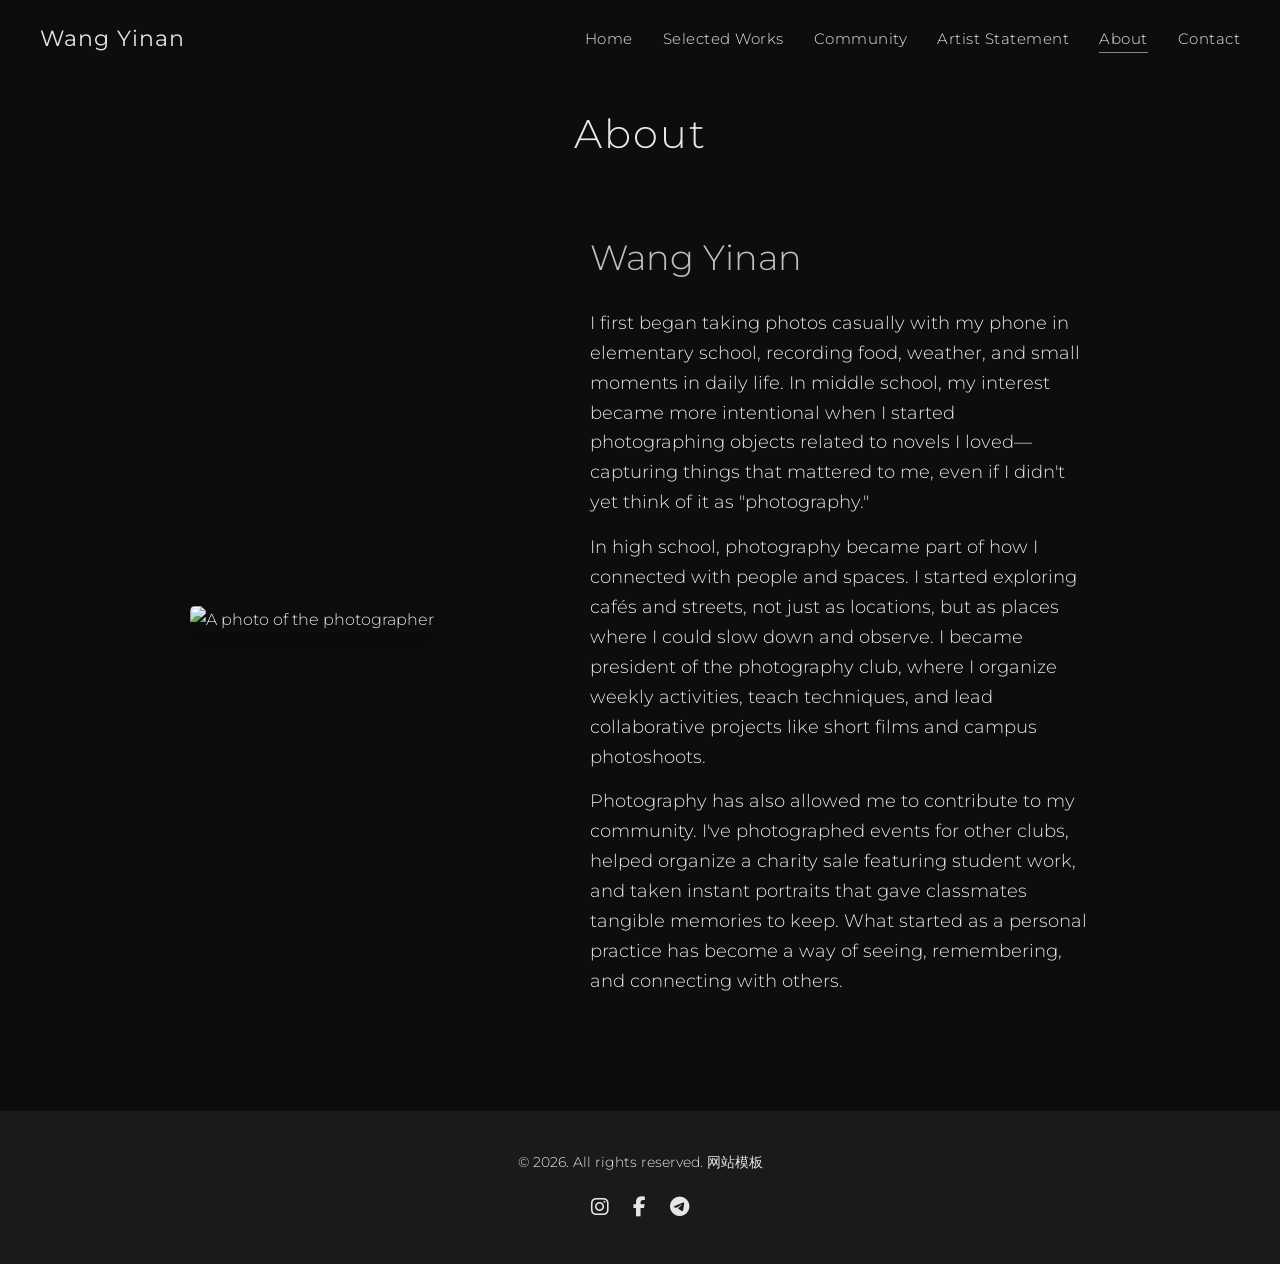
==== about.html @ 4743396e "2 commit" ====
<!DOCTYPE html>
<html lang="en">
<head>
    <meta charset="UTF-8">
    <meta name="viewport" content="width=device-width, initial-scale=1.0">
    <title>About | Wang Yinan</title>
    <meta name="description" content="My journey from casual phone photography to intentional visual storytelling and community leadership.">
    
    <link rel="icon" href="./favicon/favicon-32x32.png" sizes="32x32">
    <link rel="apple-touch-icon" href="./favicon/favicon-apple-32x32.png">

    <link rel="preconnect" href="https://fonts.googleapis.com">
    <link rel="preconnect" href="https://fonts.gstatic.com" crossorigin>
    <link href="https://fonts.googleapis.com/css2?family=Montserrat:wght@400;700&display=swap" rel="stylesheet">
    
    <link rel="stylesheet" href="./css/style.css">
    
    <link rel="stylesheet" href="https://cdn.bootcdn.net/ajax/libs/font-awesome/6.5.2/css/all.min.css" crossorigin="anonymous" referrerpolicy="no-referrer" />
    <link href="https://cdn.bootcdn.net/ajax/libs/aos/2.3.1/aos.css" rel="stylesheet">
</head>
<body>

    <header class="main-header">
        <div class="logo">
            <a href="./index.html">
                <h1>Wang Yinan</h1>
            </a>
        </div>
        <nav class="main-nav">
            <ul>
                <li><a href="index.html">Home</a></li>
                <li><a href="works.html">Selected Works</a></li>
                <li><a href="community.html">Community</a></li>
                <li><a href="statement.html">Artist Statement</a></li>
                <li><a href="about.html" class="active">About</a></li>
                <li><a href="contact.html">Contact</a></li>
            </ul>
        </nav>
        <button class="menu-toggle" aria-label="Toggle menu">
            <span class="hamburger"></span>
        </button>
    </header>

    <main class="main-content">
        <section class="about-section">
            <h2 class="section-title" data-aos="fade-down">About</h2>
            <div class="about-container">
                <div class="about-photo" data-aos="zoom-in-up" data-aos-duration="800">
                    <img src="./images/Foto.png" alt="A photo of the photographer">
                </div>
                <div class="about-text" data-aos="fade-left" data-aos-delay="200">
                    <h3>Wang Yinan</h3>
                    <p data-aos="fade-left" data-aos-delay="400">I first began taking photos casually with my phone in elementary school, recording food, weather, and small moments in daily life. In middle school, my interest became more intentional when I started photographing objects related to novels I loved—capturing things that mattered to me, even if I didn't yet think of it as "photography."</p>
                    <p data-aos="fade-left" data-aos-delay="600">In high school, photography became part of how I connected with people and spaces. I started exploring cafés and streets, not just as locations, but as places where I could slow down and observe. I became president of the photography club, where I organize weekly activities, teach techniques, and lead collaborative projects like short films and campus photoshoots.</p>
                    <p data-aos="fade-left" data-aos-delay="800">Photography has also allowed me to contribute to my community. I've photographed events for other clubs, helped organize a charity sale featuring student work, and taken instant portraits that gave classmates tangible memories to keep. What started as a personal practice has become a way of seeing, remembering, and connecting with others.</p>
                </div>
            </div>
        </section>
    </main>

    <footer class="main-footer">
        <p>&copy; 2026. All rights reserved. <a target="_blank" href="https://www.mobanwang.com/" title="网站模板">网站模板</a></p>
        <div class="social-links">
            <a href="#" aria-label="Instagram"><i class="fab fa-instagram"></i></a>
            <a href="#" aria-label="Facebook"><i class="fab fa-facebook-f"></i></a>
            <a href="#" aria-label="Telegram"><i class="fab fa-telegram-plane"></i></a>
        </div>
    </footer>

    <script src="js/main.js"></script>
    <script src="https://cdn.bootcdn.net/ajax/libs/aos/2.3.1/aos.js"></script>
    <script>
        AOS.init();
    </script>
</body>
</html>
---- css/style.css ----
/*
--- Base Styles & Reset ---
*/


* {
    margin: 0;
    padding: 0;
    box-sizing: border-box;
}

html, body {
    overflow-x: hidden;
    width: 100%;
}

html.no-scroll,
body.no-scroll {
    overflow: hidden;
    height: 100%;
}

body {
    display: flex;
    flex-direction: column;
    min-height: 100vh;
    font-family: 'Montserrat', sans-serif;
    background-color: #0d0d0d;
    color: #e6e6e6;
    line-height: 1.7;
    scroll-behavior: smooth;
    width: 100%;
    font-weight: 300;
}

.main-content {
    flex-grow: 1;
}

a {
    color: #e6e6e6;
    text-decoration: none;
    transition: color 0.3s ease;
}

a:hover {
    color: #d4d4d4;
}




                    /*
                        --- Header ---
                    */



.main-header {
    display: flex;
    justify-content: space-between;
    align-items: center;
    padding: 20px 40px;
    position: fixed;
    top: 0;
    left: 0;
    width: 100%;
    z-index: 100;
    transition: background-color 0.3s ease;
}

.main-header.scrolled {
    background-color: rgba(13, 13, 13, 0.9);
}

.logo h1 {
    font-size: 22px;
    font-weight: 400;
    letter-spacing: 1px;
}




                    /*
                        --- Navigation ---
                    */



.main-nav ul {
    list-style: none;
    display: flex;
}

.main-nav ul li {
    margin-left: 30px;
}

.main-nav ul li a {
    font-weight: 300;
    text-transform: none;
    letter-spacing: 0.5px;
    position: relative;
    padding-bottom: 5px;
    font-size: 0.95em;
}

.main-nav ul li a.active::after,
.main-nav ul li a:hover::after {
    content: '';
    position: absolute;
    bottom: 0;
    left: 0;
    width: 100%;
    height: 1px;
    background-color: #888;
    transform: scaleX(0);
    transform-origin: left;
    transition: transform 0.3s ease;
}

.main-nav ul li a:hover::after,
.main-nav ul li a.active::after {
    transform: scaleX(1);
}



                    /*
                        --- Hamburger Menu ---
                    */



.menu-toggle {
    display: none;
    background: transparent;
    border: none;
    cursor: pointer;
    padding: 10px;
    z-index: 101;
}

.hamburger {
    display: block;
    width: 25px;
    height: 2px;
    background-color: #e6e6e6;
    position: relative;
    transition: all 0.3s ease-in-out;
}

.hamburger::before,
.hamburger::after {
    content: '';
    display: block;
    width: 25px;
    height: 2px;
    background-color: #e6e6e6;
    position: absolute;
    transition: all 0.3s ease-in-out;
}

.hamburger::before {
    transform: translateY(-8px);
}

.hamburger::after {
    transform: translateY(8px);
}

.menu-toggle.active .hamburger {
    background-color: transparent;
}

.menu-toggle.active .hamburger::before {
    transform: rotate(45deg);
}

.menu-toggle.active .hamburger::after {
    transform: rotate(-45deg);
}



                    /*
                        --- Hero Section ---
                    */



.hero-section {
    height: 100vh;
    display: flex;
    flex-direction: column;
    justify-content: center;
    align-items: center;
    text-align: center;
    padding: 0 20px;
    background: url('../images/Hero-img.png') no-repeat center center/cover;
    position: relative;
}

.hero-section::before {
    content: '';
    position: absolute;
    top: 0;
    left: 0;
    width: 100%;
    height: 100%;
    background-color: rgba(0, 0, 0, 0.5);
}

.hero-title, .hero-subtitle, .btn {
    position: relative;
    z-index: 1;
}

.hero-title {
    font-size: 3.5em;
    margin-bottom: 20px;
    letter-spacing: 3px;
    font-weight: 300;
    animation: fadeIn 1s ease-in-out;
}

.hero-subtitle {
    font-size: 1.2em;
    margin-bottom: 40px;
    font-weight: 300;
    line-height: 1.8;
    max-width: 700px;
    margin-left: auto;
    margin-right: auto;
    animation: fadeIn 1.2s ease-in-out;
}



                    /*
                        --- Buttons ---
                    */



.btn {
    display: inline-block;
    padding: 12px 35px;
    border: 1px solid #888;
    border-radius: 2px;
    font-weight: 300;
    text-transform: none;
    letter-spacing: 1px;
    transition: all 0.3s ease;
    animation: fadeIn 1.5s ease-in-out;
    position: relative;
    overflow: hidden;
}

.btn:hover {
    background-color: #e6e6e6;
    border-color: #e6e6e6;
    color: #0d0d0d;
}

.btn .btn-text,
.btn .loader-ring {
    transition: opacity 0.3s ease;
}

.btn .loader-ring {
    position: absolute;
    top: 50%;
    left: 50%;
    transform: translate(-50%, -50%);
    width: 0;
    height: 0;
    border: 4px solid transparent;
    border-radius: 50%;
    opacity: 0;
}

.btn.loading .btn-text {
    opacity: 0;
}

.btn.loading .loader-ring {
    width: 20px;
    height: 20px;
    border-top-color: #fff;
    border-left-color: #fff;
    animation: spin 1s linear infinite;
    opacity: 1;
}



                    /*
                        --- Keyframe Animations ---
                    */



@keyframes fadeIn {
    from {
        opacity: 0;
        transform: translateY(20px);
    }
    to {
        opacity: 1;
        transform: translateY(0);
    }
}

@keyframes spin {
    0% {
        transform: translate(-50%, -50%) rotate(0deg);
    }
    100% {
        transform: translate(-50%, -50%) rotate(360deg);
    }
}



                    /*
                        --- Footer ---
                    */



.main-footer {
    text-align: center;
    padding: 40px 20px;
    background-color: #1a1a1a;
}

.main-footer p {
    font-size: 14px;
    margin-bottom: 15px;
}

.social-links a {
    font-size: 20px;
    margin: 0 10px;
}



                    /*
                        --- Portfolio Section ---
                    */



.portfolio-section {
    padding: 100px 20px;
    text-align: center;
}

.section-title {
    font-size: 2.5em;
    margin-bottom: 60px;
    font-weight: 300;
    letter-spacing: 2px;
}

.gallery-grid {
    display: grid;
    grid-template-columns: repeat(auto-fit, minmax(300px, 1fr));
    gap: 30px;
}

.gallery-item {
    position: relative;
    overflow: hidden;
    border-radius: 5px;
    box-shadow: 0 4px 15px rgba(0, 0, 0, 0.3);
    transition: transform 0.3s ease;
}

.gallery-item:hover {
    transform: scale(1.03);
}

.gallery-item img {
    width: 100%;
    height: 100%;
    object-fit: cover;
    display: block;
    transition: transform 0.3s ease;
}

.gallery-item:hover img {
    transform: scale(1.1);
}

.overlay {
    position: absolute;
    top: 0;
    left: 0;
    width: 100%;
    height: 100%;
    background-color: rgba(0, 0, 0, 0.6);
    display: flex;
    justify-content: center;
    align-items: center;
    opacity: 0;
    transition: opacity 0.3s ease;
}

.gallery-item:hover .overlay {
    opacity: 1;
}

.overlay span {
    color: #fff;
    font-size: 1.2em;
    font-weight: 300;
    text-transform: none;
    letter-spacing: 1px;
}



                    /*
                        --- About Section ---
                    */



.about-section {
    padding: 100px 20px;
    text-align: center;
}

.about-container {
    max-width: 900px;
    margin: 0 auto;
    display: flex;
    flex-wrap: wrap;
    gap: 50px;
    align-items: center;
    text-align: left;
}

.about-photo {
    flex: 1 1 300px;
}

.about-photo img {
    width: 100%;
    height: auto;
    border-radius: 5px;
    box-shadow: 0 8px 20px rgba(0, 0, 0, 0.4);
}

.about-text {
    flex: 2 1 400px;
}

.about-text h3 {
    font-size: 2.2em;
    margin-bottom: 20px;
    color: #c0c0c0;
    font-weight: 300;
}

.about-text p {
    font-size: 1.1em;
    margin-bottom: 15px;
}



                    /*
                        --- Contact Section ---
                    */



.contact-section {
    padding: 100px 20px;
}

.contact-container {
    max-width: 900px;
    margin: 0 auto;
    display: flex;
    flex-wrap: wrap;
    gap: 50px;
    align-items: flex-start;
}

.contact-info, .contact-form-container {
    flex: 1 1 400px;
}

.contact-info h3 {
    font-size: 1.8em;
    margin-bottom: 20px;
    color: #c0c0c0;
    font-weight: 300;
}

.contact-info p {
    margin-bottom: 30px;
}

.contact-info ul {
    list-style: none;
}

.contact-info ul li {
    margin-bottom: 15px;
    font-size: 1.1em;
}

.contact-info ul li i {
    color: #888;
    margin-right: 10px;
    width: 20px;
    text-align: center;
}



                    /*
                        --- Form Styles ---
                    */



.form-group {
    margin-bottom: 20px;
}

.form-group label {
    display: block;
    margin-bottom: 8px;
    font-weight: bold;
}

.form-group input,
.form-group textarea {
    width: 100%;
    padding: 12px;
    border: 1px solid #444;
    background-color: #222;
    color: #e6e6e6;
    border-radius: 5px;
    font-family: inherit;
    transition: border-color 0.3s ease;
}

.form-group input:focus,
.form-group textarea:focus {
    outline: none;
    border-color: #888;
}

.contact-form-container .btn {
    width: 100%;
    text-align: center;
}



                    /*
                        --- Toast Notifications ---
                    */



.toast {
    position: fixed;
    bottom: 20px;
    right: 20px;
    display: flex;
    align-items: center;
    gap: 15px;
    padding: 1.2em 2em;
    border-radius: 8px;
    box-shadow: 0 4px 12px rgba(0, 0, 0, 0.15);
    color: #fff;
    z-index: 1000;
    font-weight: bold;
    transform: translateX(120%);
    transition: transform 0.6s cubic-bezier(0.68, -0.55, 0.27, 1.55);
}

.toast.active {
    transform: translateX(0);
}

.toast.hidden {
    display: none;
}

.toast i {
    font-size: 1.5em;
}

.toast p {
    margin: 0;
}

.success-toast {
    background-color: #4CAF50;
}

.error-toast {
    background-color: #f44336;
}



                    /*
                        --- Works Page: Project Series ---
                    */



.project-series {
    margin-bottom: 80px;
    padding-bottom: 60px;
    border-bottom: 1px solid #333;
}

.project-series:last-child {
    border-bottom: none;
}

.series-header {
    max-width: 800px;
    margin: 0 auto 40px;
    text-align: center;
}

.series-header h3 {
    font-size: 2em;
    margin-bottom: 20px;
    color: #d4d4d4;
    font-weight: 300;
}

.series-description {
    font-size: 1.1em;
    line-height: 1.8;
    color: #c0c0c0;
}

.featured-story {
    max-width: 1000px;
    margin: 60px auto 0;
    display: flex;
    flex-wrap: wrap;
    gap: 40px;
    align-items: center;
    background-color: #1a1a1a;
    padding: 40px;
    border-radius: 8px;
}

.story-image {
    flex: 1 1 400px;
}

.story-image img {
    width: 100%;
    height: auto;
    border-radius: 5px;
}

.story-text {
    flex: 1 1 400px;
}

.story-text h4 {
    font-size: 1.6em;
    margin-bottom: 15px;
    color: #c0c0c0;
    font-weight: 300;
}

.story-text p {
    font-size: 1.05em;
    line-height: 1.7;
    color: #d0d0d0;
}



                    /*
                        --- Community Page ---
                    */



.community-section {
    padding: 100px 20px;
}

.community-intro {
    max-width: 800px;
    margin: 0 auto 60px;
    text-align: center;
}

.community-intro p {
    font-size: 1.2em;
    line-height: 1.8;
    color: #c0c0c0;
}

.community-container {
    max-width: 1200px;
    margin: 0 auto 60px;
    display: grid;
    grid-template-columns: repeat(auto-fit, minmax(300px, 1fr));
    gap: 40px;
}

.community-block {
    background-color: #1a1a1a;
    padding: 40px 30px;
    border-radius: 8px;
    text-align: center;
    transition: transform 0.3s ease;
}

.community-block:hover {
    transform: translateY(-5px);
}

.community-icon {
    font-size: 2.5em;
    color: #888;
    margin-bottom: 20px;
}

.community-block h3 {
    font-size: 1.6em;
    margin-bottom: 20px;
    color: #d4d4d4;
    font-weight: 300;
}

.community-block p {
    font-size: 1.05em;
    line-height: 1.7;
    color: #c0c0c0;
    margin-bottom: 15px;
}

.community-gallery {
    max-width: 1200px;
    margin: 0 auto;
}

.community-gallery h3 {
    font-size: 1.8em;
    text-align: center;
    margin-bottom: 40px;
    color: #c0c0c0;
    font-weight: 300;
}



                    /*
                        --- Artist Statement Page ---
                    */



.statement-section {
    padding: 100px 20px;
}

.statement-container {
    max-width: 800px;
    margin: 0 auto;
}

.statement-text {
    background-color: #1a1a1a;
    padding: 50px 60px;
    border-radius: 8px;
    line-height: 1.9;
}

.statement-lead {
    font-size: 1.3em;
    font-weight: 300;
    margin-bottom: 30px;
    color: #d4d4d4;
    text-align: center;
    font-style: italic;
}

.statement-text p {
    font-size: 1.1em;
    margin-bottom: 25px;
    color: #d0d0d0;
}

.statement-text p:last-child {
    margin-bottom: 0;
}



                    /*
                        --- Media Queries (Responsiveness) ---
                    */



@media (max-width: 768px) {
    .main-header {
        padding: 20px;
    }

    .logo {
        position: static;
        margin-right: auto;
    }

    .main-nav {
        display: flex;
        position: fixed;
        top: 0;
        left: 0;
        width: 100%;
        height: 100vh;
        background-color: rgba(13, 13, 13, 0.95);
        flex-direction: column;
        justify-content: center;
        align-items: center;
        transform: translateX(-100%);
        transition: transform 0.3s ease-in-out;
    }

    .main-nav.active {
        transform: translateX(0);
    }

    .main-nav ul {
        flex-direction: column;
        text-align: center;
    }

    .main-nav ul li {
        margin: 20px 0;
    }

    .menu-toggle {
        display: block;
        position: static;
        margin-left: auto;
    }

    .about-container {
        flex-direction: column;
        text-align: center;
    }
    .about-text {
        text-align: center;
    }

    .section-title {
        font-size: 2em;
    }

    .toast {
        right: 50%;
        transform: translateX(120%) translateX(50%);
    }

    .toast.active {
        transform: translateX(50%);
    }

    .featured-story {
        flex-direction: column;
        padding: 30px 20px;
    }

    .statement-text {
        padding: 30px 25px;
    }

    .statement-lead {
        font-size: 1.2em;
    }

    .community-container {
        grid-template-columns: 1fr;
    }

    .series-header h3 {
        font-size: 1.8em;
    }
}
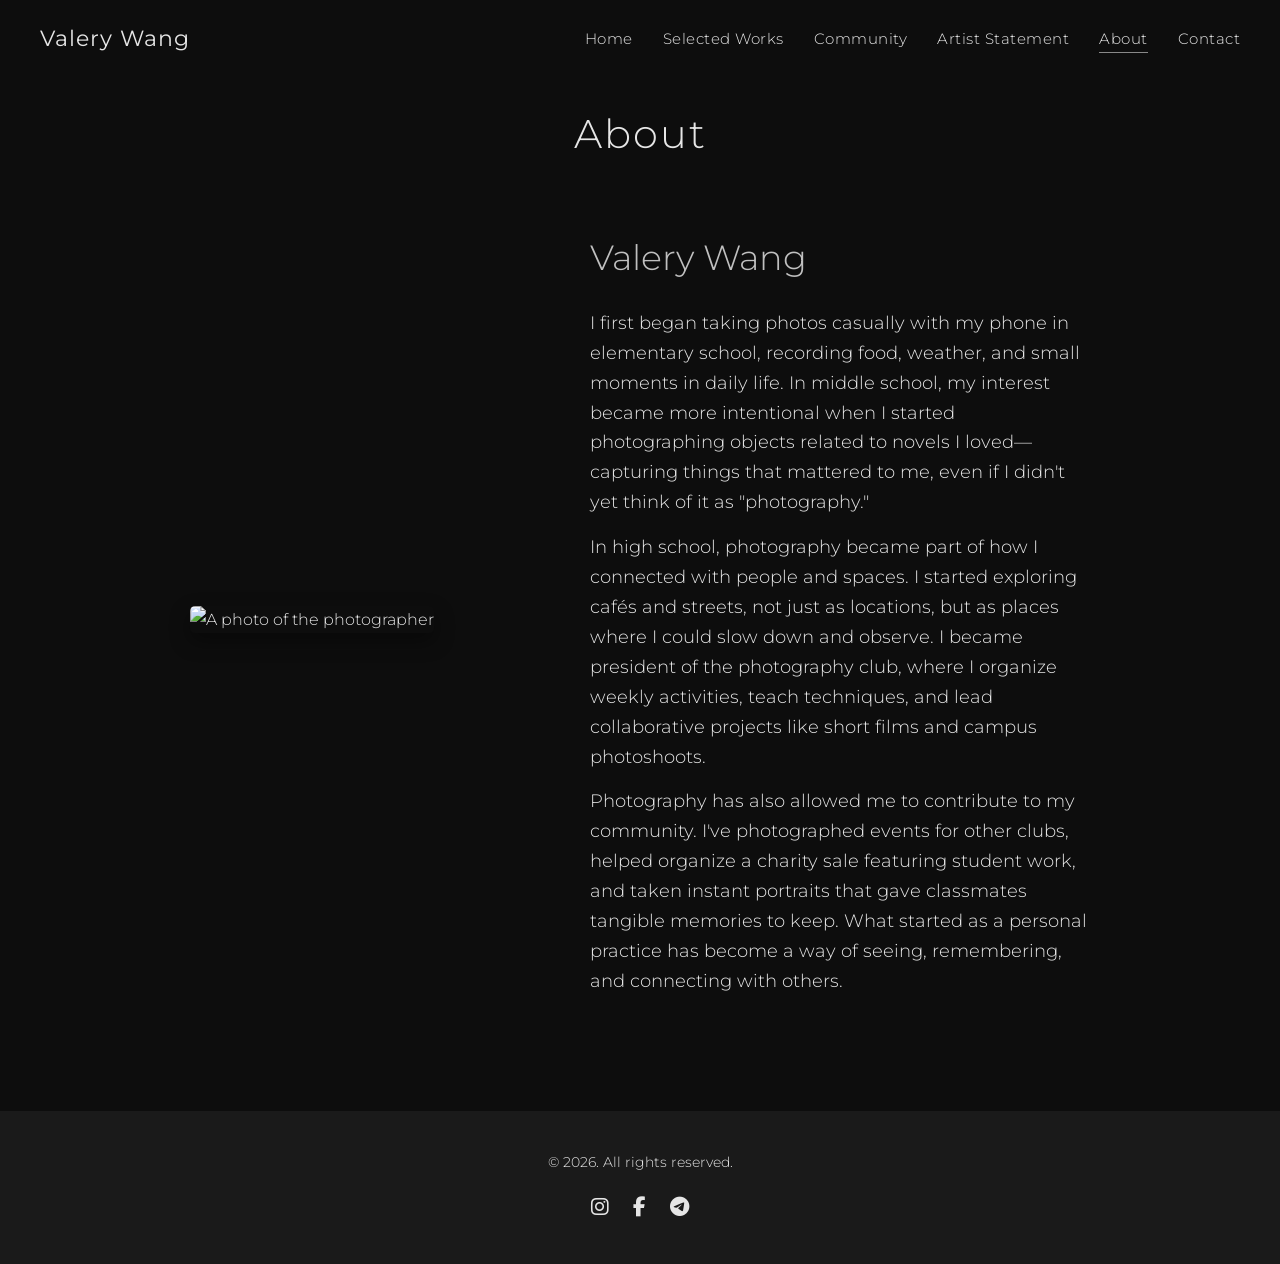
==== commit 27b62450: "Update branding from Wang Yinan to Valery Wang, add page headers, update contact info, and optimize " ====
--- a/about.html
+++ b/about.html
@@ -3,7 +3,7 @@
 <head>
     <meta charset="UTF-8">
     <meta name="viewport" content="width=device-width, initial-scale=1.0">
-    <title>About | Wang Yinan</title>
+    <title>About | Valery Wang</title>
     <meta name="description" content="My journey from casual phone photography to intentional visual storytelling and community leadership.">
     
     <link rel="icon" href="./favicon/favicon-32x32.png" sizes="32x32">
@@ -23,7 +23,7 @@
     <header class="main-header">
         <div class="logo">
             <a href="./index.html">
-                <h1>Wang Yinan</h1>
+                <h1>Valery Wang</h1>
             </a>
         </div>
         <nav class="main-nav">
@@ -49,7 +49,7 @@
                     <img src="./images/Foto.png" alt="A photo of the photographer">
                 </div>
                 <div class="about-text" data-aos="fade-left" data-aos-delay="200">
-                    <h3>Wang Yinan</h3>
+                    <h3>Valery Wang</h3>
                     <p data-aos="fade-left" data-aos-delay="400">I first began taking photos casually with my phone in elementary school, recording food, weather, and small moments in daily life. In middle school, my interest became more intentional when I started photographing objects related to novels I loved—capturing things that mattered to me, even if I didn't yet think of it as "photography."</p>
                     <p data-aos="fade-left" data-aos-delay="600">In high school, photography became part of how I connected with people and spaces. I started exploring cafés and streets, not just as locations, but as places where I could slow down and observe. I became president of the photography club, where I organize weekly activities, teach techniques, and lead collaborative projects like short films and campus photoshoots.</p>
                     <p data-aos="fade-left" data-aos-delay="800">Photography has also allowed me to contribute to my community. I've photographed events for other clubs, helped organize a charity sale featuring student work, and taken instant portraits that gave classmates tangible memories to keep. What started as a personal practice has become a way of seeing, remembering, and connecting with others.</p>
@@ -59,7 +59,7 @@
     </main>
 
     <footer class="main-footer">
-        <p>&copy; 2026. All rights reserved. <a target="_blank" href="https://www.mobanwang.com/" title="网站模板">网站模板</a></p>
+        <p>&copy; 2026. All rights reserved.</p>
         <div class="social-links">
             <a href="#" aria-label="Instagram"><i class="fab fa-instagram"></i></a>
             <a href="#" aria-label="Facebook"><i class="fab fa-facebook-f"></i></a>
--- a/css/style.css
+++ b/css/style.css
@@ -364,6 +364,28 @@
     margin-bottom: 60px;
     font-weight: 300;
     letter-spacing: 2px;
+}
+
+.page-header {
+    text-align: center;
+    margin-bottom: 60px;
+}
+
+.page-main-title {
+    font-size: 3.5em;
+    font-weight: 300;
+    letter-spacing: 3px;
+    margin-bottom: 15px;
+    color: #e6e6e6;
+}
+
+.page-subtitle {
+    font-size: 1.4em;
+    font-weight: 300;
+    font-style: italic;
+    letter-spacing: 1.5px;
+    color: #b0b0b0;
+    font-family: 'Montserrat', serif;
 }
 
 .gallery-grid {
@@ -874,6 +896,16 @@
         font-size: 2em;
     }
 
+    .page-main-title {
+        font-size: 2.5em;
+        letter-spacing: 2px;
+    }
+
+    .page-subtitle {
+        font-size: 1.1em;
+        letter-spacing: 1px;
+    }
+
     .toast {
         right: 50%;
         transform: translateX(120%) translateX(50%);
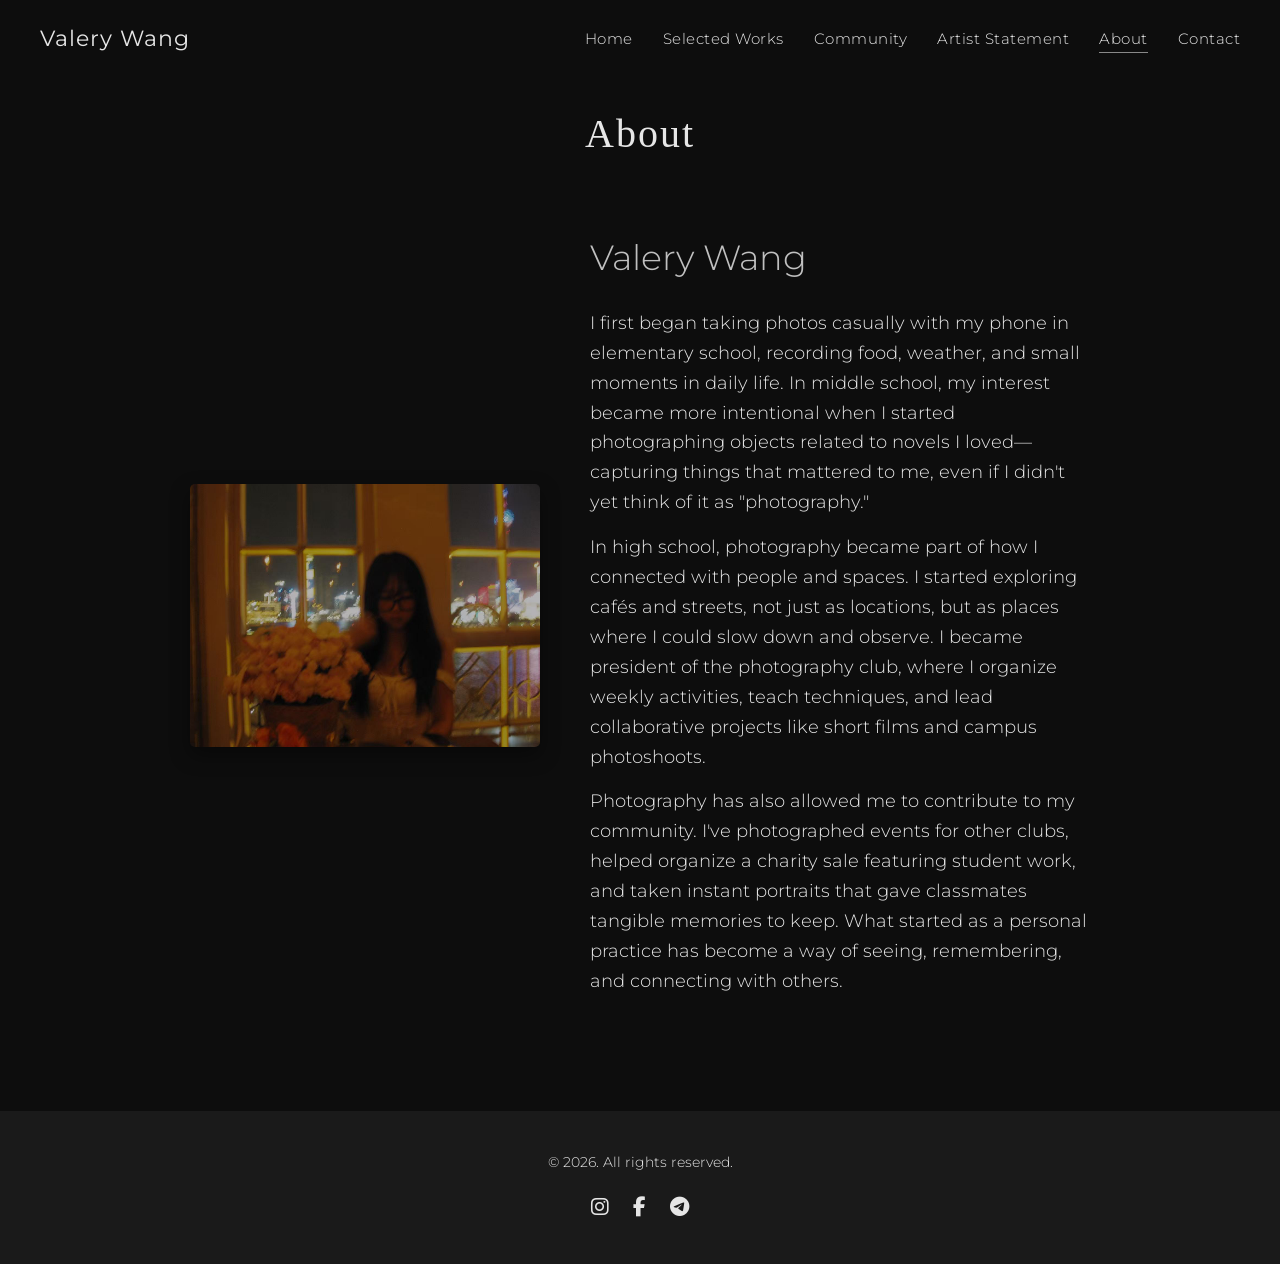
==== commit 870d9dd0: "much improvements" ====
--- a/about.html
+++ b/about.html
@@ -46,7 +46,7 @@
             <h2 class="section-title" data-aos="fade-down">About</h2>
             <div class="about-container">
                 <div class="about-photo" data-aos="zoom-in-up" data-aos-duration="800">
-                    <img src="./images/Foto.png" alt="A photo of the photographer">
+                    <img src="./images/Foto.jpg" alt="A photo of the photographer">
                 </div>
                 <div class="about-text" data-aos="fade-left" data-aos-delay="200">
                     <h3>Valery Wang</h3>
--- a/css/style.css
+++ b/css/style.css
@@ -198,7 +198,7 @@
     align-items: center;
     text-align: center;
     padding: 0 20px;
-    background: url('../images/Hero-img.png') no-repeat center center/cover;
+    background: url('../images/Hero-img.jpg') no-repeat center center/cover;
     position: relative;
 }
 
@@ -362,8 +362,9 @@
 .section-title {
     font-size: 2.5em;
     margin-bottom: 60px;
-    font-weight: 300;
+    font-weight: 400;
     letter-spacing: 2px;
+    font-family: 'Playfair Display', serif;
 }
 
 .page-header {
@@ -935,4 +936,358 @@
     .series-header h3 {
         font-size: 1.8em;
     }
+
+    .featured-project-spacer {
+        height: 60px;
+    }
+
+    .featured-project {
+        flex-direction: column;
+        gap: 40px;
+    }
+
+    .featured-project-image {
+        flex: 1 1 100%;
+    }
+
+    .featured-project-text {
+        flex: 1 1 100%;
+        padding: 0;
+    }
+
+    .featured-project-text h3 {
+        font-size: 1.8em;
+    }
+
+    .featured-project-text p {
+        font-size: 1em;
+    }
+}
+
+
+
+                    /*
+                        --- Featured Project Section ---
+                    */
+
+
+
+.featured-project-section {
+    padding: 0 20px 100px;
+    background-color: #0d0d0d;
+}
+
+.featured-project-spacer {
+    height: 120px;
+}
+
+.featured-project {
+    max-width: 1400px;
+    margin: 0 auto;
+    display: flex;
+    gap: 80px;
+    align-items: center;
+    background-color: #0d0d0d;
+    padding: 0;
+}
+
+.featured-project-image {
+    flex: 0 0 60%;
+    position: relative;
+    overflow: hidden;
+    border-radius: 2px;
+}
+
+.featured-project-image img {
+    width: 100%;
+    height: auto;
+    display: block;
+    transition: transform 0.6s cubic-bezier(0.16, 1, 0.3, 1);
+}
+
+.featured-project-image:hover img {
+    transform: scale(1.02);
+}
+
+.featured-project-text {
+    flex: 0 0 calc(40% - 80px);
+    padding: 40px 0;
+}
+
+.featured-project-text h3 {
+    font-size: 2.2em;
+    font-weight: 300;
+    letter-spacing: 1px;
+    color: #e6e6e6;
+    margin-bottom: 15px;
+    line-height: 1.3;
+}
+
+.featured-project-meta {
+    font-size: 0.9em;
+    color: #666;
+    letter-spacing: 1.5px;
+    margin-bottom: 40px;
+    font-weight: 300;
+}
+
+.featured-project-text p {
+    font-size: 1.1em;
+    line-height: 1.9;
+    color: #c0c0c0;
+    margin-bottom: 20px;
+    font-weight: 300;
+}
+
+.featured-project-text p:last-child {
+    margin-bottom: 0;
+}
+
+
+
+                    /*
+                        --- Editorial Modal ---
+                    */
+
+
+
+.editorial-modal {
+    position: fixed;
+    top: 0;
+    left: 0;
+    width: 100%;
+    height: 100vh;
+    z-index: 9999;
+    opacity: 0;
+    pointer-events: none;
+    transition: opacity 0.8s cubic-bezier(0.16, 1, 0.3, 1);
+}
+
+.editorial-modal.active {
+    opacity: 1;
+    pointer-events: all;
+}
+
+.modal-backdrop {
+    position: absolute;
+    top: 0;
+    left: 0;
+    width: 100%;
+    height: 100%;
+    background-color: #0d0d0d;
+    backdrop-filter: blur(0px);
+    transition: backdrop-filter 1s cubic-bezier(0.16, 1, 0.3, 1);
+}
+
+.editorial-modal.active .modal-backdrop {
+    backdrop-filter: blur(20px);
+}
+
+.modal-container {
+    position: relative;
+    width: 100%;
+    height: 100%;
+    display: flex;
+    z-index: 1;
+}
+
+.modal-image-section {
+    flex: 0 0 65%;
+    display: flex;
+    align-items: center;
+    justify-content: center;
+    padding: 60px;
+    opacity: 0;
+    filter: blur(20px);
+    transition: opacity 1.2s cubic-bezier(0.16, 1, 0.3, 1) 0.2s,
+                filter 1.2s cubic-bezier(0.16, 1, 0.3, 1) 0.2s;
+}
+
+.editorial-modal.active .modal-image-section {
+    opacity: 1;
+    filter: blur(0px);
+}
+
+.modal-image {
+    max-width: 100%;
+    max-height: 100%;
+    object-fit: contain;
+    border-radius: 2px;
+}
+
+.modal-text-section {
+    flex: 0 0 35%;
+    padding: 80px 60px;
+    display: flex;
+    flex-direction: column;
+    position: relative;
+    overflow-y: auto;
+}
+
+.modal-close {
+    position: absolute;
+    top: 30px;
+    right: 40px;
+    font-size: 3.5em;
+    color: #e6e6e6;
+    cursor: pointer;
+    background: none;
+    border: none;
+    padding: 0;
+    width: 60px;
+    height: 60px;
+    display: flex;
+    align-items: center;
+    justify-content: center;
+    transition: color 0.3s ease, transform 0.3s ease;
+    font-weight: 300;
+    opacity: 0;
+    transform: translateY(-10px) scale(0.8);
+    transition: opacity 0.6s cubic-bezier(0.16, 1, 0.3, 1) 1.4s,
+                transform 0.6s cubic-bezier(0.16, 1, 0.3, 1) 1.4s,
+                color 0.3s ease;
+    line-height: 1;
+}
+
+.editorial-modal.active .modal-close {
+    opacity: 1;
+    transform: translateY(0) scale(1);
+}
+
+.modal-close:hover {
+    color: #fff;
+    transform: translateY(0) scale(1.1);
+}
+
+.modal-content {
+    margin-top: auto;
+    margin-bottom: auto;
+}
+
+.modal-index {
+    font-size: 0.75em;
+    letter-spacing: 2px;
+    color: #666;
+    margin-bottom: 30px;
+    font-weight: 300;
+    opacity: 0;
+    transform: translateY(20px);
+    transition: opacity 0.8s cubic-bezier(0.16, 1, 0.3, 1) 1.2s,
+                transform 0.8s cubic-bezier(0.16, 1, 0.3, 1) 1.2s;
+}
+
+.editorial-modal.active .modal-index {
+    opacity: 1;
+    transform: translateY(0);
+}
+
+.modal-title {
+    font-size: 1.8em;
+    font-weight: 300;
+    letter-spacing: 1px;
+    color: #e6e6e6;
+    margin-bottom: 20px;
+    line-height: 1.4;
+    opacity: 0;
+    transform: translateY(20px);
+    transition: opacity 0.8s cubic-bezier(0.16, 1, 0.3, 1) 1.4s,
+                transform 0.8s cubic-bezier(0.16, 1, 0.3, 1) 1.4s;
+}
+
+.editorial-modal.active .modal-title {
+    opacity: 1;
+    transform: translateY(0);
+}
+
+.modal-meta {
+    font-size: 0.9em;
+    color: #888;
+    margin-bottom: 40px;
+    letter-spacing: 0.5px;
+    font-weight: 300;
+    opacity: 0;
+    transform: translateY(20px);
+    transition: opacity 0.8s cubic-bezier(0.16, 1, 0.3, 1) 1.6s,
+                transform 0.8s cubic-bezier(0.16, 1, 0.3, 1) 1.6s;
+}
+
+.editorial-modal.active .modal-meta {
+    opacity: 1;
+    transform: translateY(0);
+}
+
+.modal-description {
+    font-size: 1.05em;
+    line-height: 1.9;
+    color: #c0c0c0;
+    font-weight: 300;
+    white-space: pre-line;
+    opacity: 0;
+    transform: translateY(20px);
+    transition: opacity 0.8s cubic-bezier(0.16, 1, 0.3, 1) 1.8s,
+                transform 0.8s cubic-bezier(0.16, 1, 0.3, 1) 1.8s;
+}
+
+.editorial-modal.active .modal-description {
+    opacity: 1;
+    transform: translateY(0);
+}
+
+.gallery-item {
+    cursor: pointer;
+}
+
+
+
+                    /*
+                        --- Modal Responsive ---
+                    */
+
+
+
+@media (max-width: 1024px) {
+    .modal-container {
+        flex-direction: column;
+    }
+
+    .modal-image-section {
+        flex: 0 0 60%;
+        padding: 40px 30px 20px;
+    }
+
+    .modal-text-section {
+        flex: 0 0 40%;
+        padding: 30px 40px 60px;
+    }
+
+    .modal-close {
+        top: 30px;
+        right: 40px;
+    }
+}
+
+@media (max-width: 768px) {
+    .modal-image-section {
+        flex: 0 0 55%;
+        padding: 30px 20px 15px;
+    }
+
+    .modal-text-section {
+        flex: 0 0 45%;
+        padding: 20px 30px 40px;
+    }
+
+    .modal-close {
+        top: 20px;
+        right: 30px;
+        font-size: 0.8em;
+    }
+
+    .modal-title {
+        font-size: 1.4em;
+    }
+
+    .modal-description {
+        font-size: 0.95em;
+    }
 }
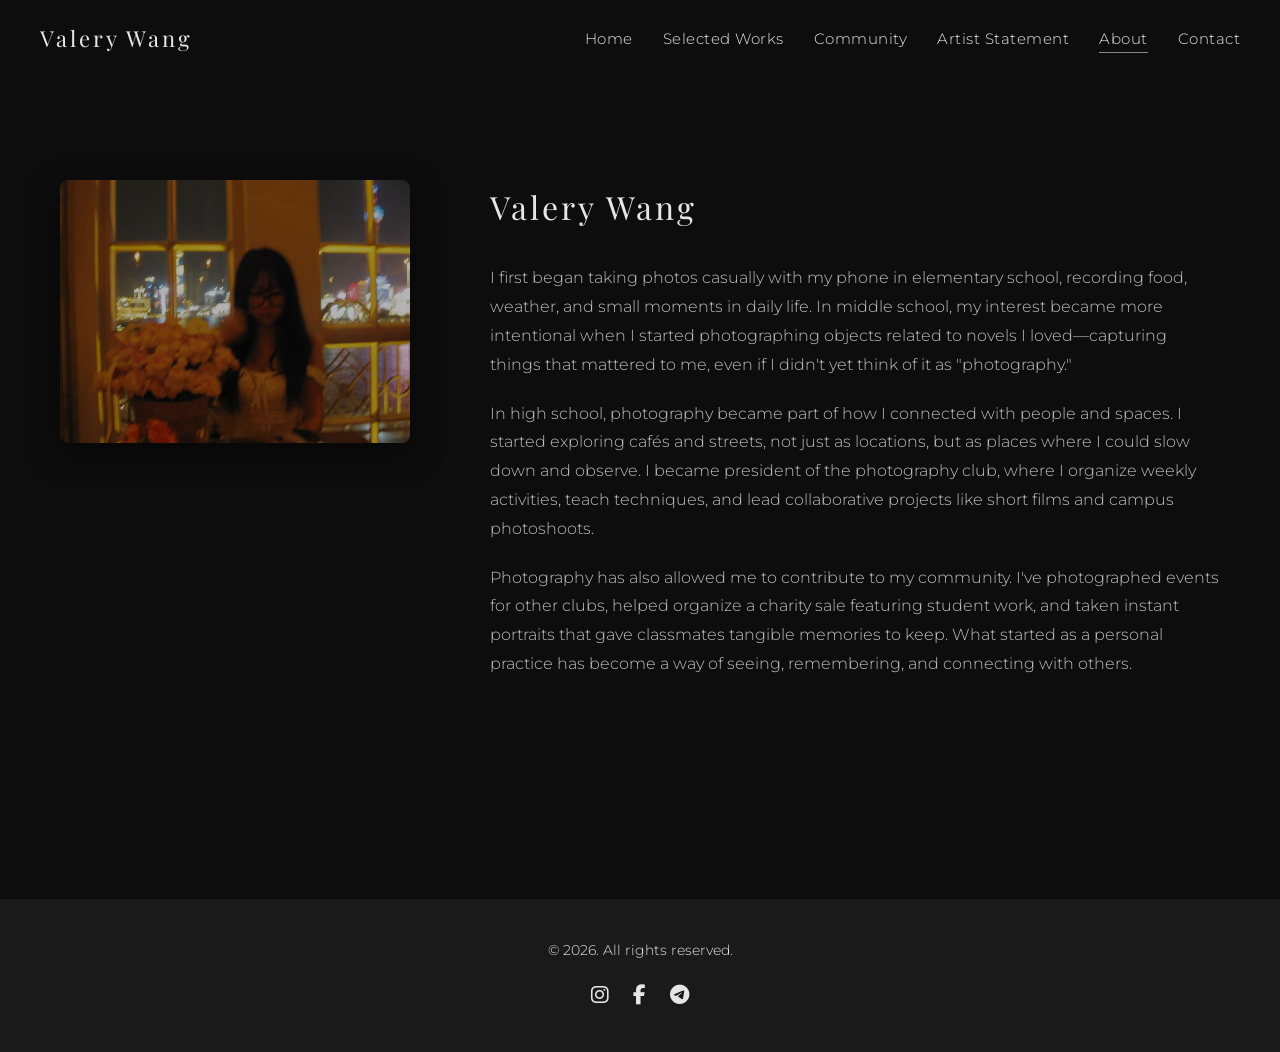
==== commit 5b79014b: "。。。。" ====
--- a/about.html
+++ b/about.html
@@ -11,7 +11,7 @@
 
     <link rel="preconnect" href="https://fonts.googleapis.com">
     <link rel="preconnect" href="https://fonts.gstatic.com" crossorigin>
-    <link href="https://fonts.googleapis.com/css2?family=Montserrat:wght@400;700&display=swap" rel="stylesheet">
+    <link href="https://fonts.googleapis.com/css2?family=Montserrat:wght@300;400;700&family=Playfair+Display:wght@400;500;600;700&display=swap" rel="stylesheet">
     
     <link rel="stylesheet" href="./css/style.css">
     
@@ -43,7 +43,6 @@
 
     <main class="main-content">
         <section class="about-section">
-            <h2 class="section-title" data-aos="fade-down">About</h2>
             <div class="about-container">
                 <div class="about-photo" data-aos="zoom-in-up" data-aos-duration="800">
                     <img src="./images/Foto.jpg" alt="A photo of the photographer">
--- a/css/style.css
+++ b/css/style.css
@@ -76,7 +76,8 @@
 .logo h1 {
     font-size: 22px;
     font-weight: 400;
-    letter-spacing: 1px;
+    letter-spacing: 3px;
+    font-family: 'Playfair Display', serif;
 }
 
 
@@ -198,7 +199,7 @@
     align-items: center;
     text-align: center;
     padding: 0 20px;
-    background: url('../images/Hero-img.jpg') no-repeat center center/cover;
+    background: linear-gradient(rgba(13, 13, 13, 0.5), rgba(13, 13, 13, 0.5)), url('../images/Everyday%20Spaces/2025-10-07%20230908.jpg') center/cover no-repeat;
     position: relative;
 }
 
@@ -209,7 +210,7 @@
     left: 0;
     width: 100%;
     height: 100%;
-    background-color: rgba(0, 0, 0, 0.5);
+    background-color: transparent;
 }
 
 .hero-title, .hero-subtitle, .btn {
@@ -220,8 +221,9 @@
 .hero-title {
     font-size: 3.5em;
     margin-bottom: 20px;
-    letter-spacing: 3px;
-    font-weight: 300;
+    letter-spacing: 5px;
+    font-weight: 400;
+    font-family: 'Playfair Display', serif;
     animation: fadeIn 1s ease-in-out;
 }
 
@@ -369,19 +371,20 @@
 
 .page-header {
     text-align: center;
-    margin-bottom: 60px;
+    margin-bottom: 80px;
 }
 
 .page-main-title {
-    font-size: 3.5em;
-    font-weight: 300;
-    letter-spacing: 3px;
-    margin-bottom: 15px;
+    font-size: 4.5em;
+    font-weight: 400;
+    letter-spacing: 6px;
+    margin-bottom: 25px;
     color: #e6e6e6;
+    font-family: 'Playfair Display', serif;
 }
 
 .page-subtitle {
-    font-size: 1.4em;
+    font-size: 1.2em;
     font-weight: 300;
     font-style: italic;
     letter-spacing: 1.5px;
@@ -455,44 +458,83 @@
 
 .about-section {
     padding: 100px 20px;
-    text-align: center;
+    max-width: 1200px;
+    margin: 0 auto;
 }
 
 .about-container {
-    max-width: 900px;
-    margin: 0 auto;
-    display: flex;
-    flex-wrap: wrap;
-    gap: 50px;
-    align-items: center;
+    display: flex;
+    gap: 80px;
+    align-items: flex-start;
+    margin-top: 80px;
+    margin-bottom: 100px;
+}
+
+.about-text {
+    flex: 1;
     text-align: left;
 }
 
-.about-photo {
-    flex: 1 1 300px;
-}
-
-.about-photo img {
-    width: 100%;
-    height: auto;
-    border-radius: 5px;
-    box-shadow: 0 8px 20px rgba(0, 0, 0, 0.4);
-}
-
-.about-text {
-    flex: 2 1 400px;
-}
-
 .about-text h3 {
-    font-size: 2.2em;
+    font-size: 2em;
+    margin-bottom: 30px;
+    color: #e6e6e6;
+    font-weight: 400;
+    letter-spacing: 3px;
+    font-family: 'Playfair Display', serif;
+}
+
+.about-text p {
+    font-size: 1em;
+    line-height: 1.8;
     margin-bottom: 20px;
     color: #c0c0c0;
     font-weight: 300;
 }
 
-.about-text p {
+.about-photo {
+    flex: 0 0 350px;
+}
+
+.about-photo img {
+    width: 100%;
+    height: auto;
+    border-radius: 8px;
+    box-shadow: 0 10px 30px rgba(0, 0, 0, 0.5);
+}
+
+.about-footer {
+    display: flex;
+    justify-content: center;
+    align-items: center;
+    gap: 60px;
+    padding-top: 60px;
+    border-top: 1px solid #333;
+}
+
+.about-footer a {
+    font-size: 0.95em;
+    color: #a8a8a8;
+    transition: color 0.3s ease;
+}
+
+.about-footer a:hover {
+    color: #e6e6e6;
+}
+
+.social-links-about {
+    display: flex;
+    gap: 25px;
+}
+
+.social-links-about a {
     font-size: 1.1em;
-    margin-bottom: 15px;
+    color: #888;
+    transition: color 0.3s ease;
+}
+
+.social-links-about a:hover {
+    color: #e6e6e6;
 }
 
 
@@ -504,7 +546,7 @@
 
 
 .contact-section {
-    padding: 100px 20px;
+    padding: 180px 20px 100px;
 }
 
 .contact-container {
@@ -524,7 +566,9 @@
     font-size: 1.8em;
     margin-bottom: 20px;
     color: #c0c0c0;
-    font-weight: 300;
+    font-weight: 400;
+    letter-spacing: 2px;
+    font-family: 'Playfair Display', serif;
 }
 
 .contact-info p {
@@ -657,7 +701,7 @@
 
 .series-header {
     max-width: 800px;
-    margin: 0 auto 40px;
+    margin: 80px auto 40px;
     text-align: center;
 }
 
@@ -665,7 +709,9 @@
     font-size: 2em;
     margin-bottom: 20px;
     color: #d4d4d4;
-    font-weight: 300;
+    font-weight: 400;
+    letter-spacing: 3px;
+    font-family: 'Playfair Display', serif;
 }
 
 .series-description {
@@ -704,7 +750,9 @@
     font-size: 1.6em;
     margin-bottom: 15px;
     color: #c0c0c0;
-    font-weight: 300;
+    font-weight: 400;
+    letter-spacing: 2px;
+    font-family: 'Playfair Display', serif;
 }
 
 .story-text p {
@@ -722,59 +770,128 @@
 
 
 .community-section {
-    padding: 100px 20px;
+    padding: 120px 20px 0 20px;
 }
 
 .community-intro {
-    max-width: 800px;
-    margin: 0 auto 60px;
+    max-width: 650px;
+    margin: 0 auto 80px;
     text-align: center;
 }
 
 .community-intro p {
-    font-size: 1.2em;
+    font-size: 1.1em;
     line-height: 1.8;
+    color: #d4d4d4;
+}
+
+.community-container {
+    max-width: 100%;
+    margin: 0 auto;
+    display: flex;
+    flex-direction: row;
+    height: 80vh;
+    width: 100%;
+    padding: 80px 0;
+}
+
+.community-block {
+    width: 33.333%;
+    height: auto;
+    background-color: #0d0d0d;
+    padding: 0 15px;
+    border-radius: 0;
+    text-align: left;
+    display: flex;
+    flex-direction: column;
+    transition: none;
+    position: relative;
+    overflow: visible;
+}
+
+.community-block:hover {
+    transform: none;
+}
+
+.community-icon {
+    display: none;
+}
+
+.community-block h3 {
+    font-size: 0.95em;
+    margin-bottom: 20px;
     color: #c0c0c0;
-}
-
-.community-container {
-    max-width: 1200px;
-    margin: 0 auto 60px;
-    display: grid;
-    grid-template-columns: repeat(auto-fit, minmax(300px, 1fr));
-    gap: 40px;
-}
-
-.community-block {
-    background-color: #1a1a1a;
-    padding: 40px 30px;
-    border-radius: 8px;
-    text-align: center;
-    transition: transform 0.3s ease;
-}
-
-.community-block:hover {
-    transform: translateY(-5px);
-}
-
-.community-icon {
-    font-size: 2.5em;
-    color: #888;
-    margin-bottom: 20px;
-}
-
-.community-block h3 {
-    font-size: 1.6em;
-    margin-bottom: 20px;
-    color: #d4d4d4;
-    font-weight: 300;
+    font-weight: 400;
+    letter-spacing: 3px;
+    text-shadow: none;
+    font-family: 'Playfair Display', serif;
 }
 
 .community-block p {
-    font-size: 1.05em;
-    line-height: 1.7;
-    color: #c0c0c0;
-    margin-bottom: 15px;
+    font-size: 0.9em;
+    line-height: 1.8;
+    color: #a8a8a8;
+    font-weight: 300;
+    margin-bottom: 18px;
+    text-shadow: none;
+}
+
+.community-block p:last-child {
+    margin-bottom: 0;
+}
+
+.community-gallery-carousel {
+    position: relative;
+    width: 100%;
+    height: 80vh;
+    margin-top: 0;
+    border-radius: 0;
+    overflow: hidden;
+    top: 0;
+    left: 0;
+}
+
+.community-gallery-carousel::after {
+    content: '';
+    position: absolute;
+    bottom: 0;
+    left: 0;
+    width: 100%;
+    height: 0;
+    background: none;
+    pointer-events: none;
+}
+
+.community-text-content {
+    position: relative;
+    bottom: auto;
+    left: auto;
+    width: 100%;
+    max-width: 100%;
+    padding: 60px 0 0 0;
+    background-color: transparent;
+    z-index: 10;
+}
+
+.carousel-img {
+    position: absolute;
+    width: 100%;
+    height: 100%;
+    object-fit: contain;
+    opacity: 0;
+    transition: opacity 0.6s ease-in-out;
+}
+
+.carousel-img.active {
+    opacity: 1;
+}
+
+.community-gallery-carousel:hover .carousel-img.active {
+    opacity: 0;
+}
+
+.community-gallery-carousel:hover .carousel-img:not(.active) {
+    opacity: 1;
 }
 
 .community-gallery {
@@ -887,10 +1004,16 @@
 
     .about-container {
         flex-direction: column;
-        text-align: center;
-    }
-    .about-text {
-        text-align: center;
+        gap: 40px;
+    }
+
+    .about-photo {
+        flex: 0 0 100%;
+    }
+
+    .about-footer {
+        flex-direction: column;
+        gap: 30px;
     }
 
     .section-title {
@@ -899,7 +1022,7 @@
 
     .page-main-title {
         font-size: 2.5em;
-        letter-spacing: 2px;
+        letter-spacing: 4px;
     }
 
     .page-subtitle {
@@ -930,11 +1053,29 @@
     }
 
     .community-container {
-        grid-template-columns: 1fr;
+        flex-direction: column;
+        height: auto;
+        padding: 60px 0;
+    }
+
+    .community-block {
+        width: 100%;
+        height: auto;
+        padding: 0 10px;
+    }
+
+    .community-gallery-carousel {
+        height: 60vh;
+    }
+
+    .community-text-content {
+        max-width: 100%;
+        padding: 50px 0 0 0;
     }
 
     .series-header h3 {
         font-size: 1.8em;
+        letter-spacing: 2px;
     }
 
     .featured-project-spacer {
@@ -957,6 +1098,7 @@
 
     .featured-project-text h3 {
         font-size: 1.8em;
+        letter-spacing: 2px;
     }
 
     .featured-project-text p {
@@ -1016,11 +1158,12 @@
 
 .featured-project-text h3 {
     font-size: 2.2em;
-    font-weight: 300;
-    letter-spacing: 1px;
+    font-weight: 400;
+    letter-spacing: 3px;
     color: #e6e6e6;
     margin-bottom: 15px;
     line-height: 1.3;
+    font-family: 'Playfair Display', serif;
 }
 
 .featured-project-meta {
@@ -1183,11 +1326,12 @@
 
 .modal-title {
     font-size: 1.8em;
-    font-weight: 300;
-    letter-spacing: 1px;
+    font-weight: 400;
+    letter-spacing: 2px;
     color: #e6e6e6;
     margin-bottom: 20px;
     line-height: 1.4;
+    font-family: 'Playfair Display', serif;
     opacity: 0;
     transform: translateY(20px);
     transition: opacity 0.8s cubic-bezier(0.16, 1, 0.3, 1) 1.4s,
@@ -1209,6 +1353,7 @@
     transform: translateY(20px);
     transition: opacity 0.8s cubic-bezier(0.16, 1, 0.3, 1) 1.6s,
                 transform 0.8s cubic-bezier(0.16, 1, 0.3, 1) 1.6s;
+    display: none;
 }
 
 .editorial-modal.active .modal-meta {
@@ -1285,6 +1430,7 @@
 
     .modal-title {
         font-size: 1.4em;
+        letter-spacing: 1.5px;
     }
 
     .modal-description {
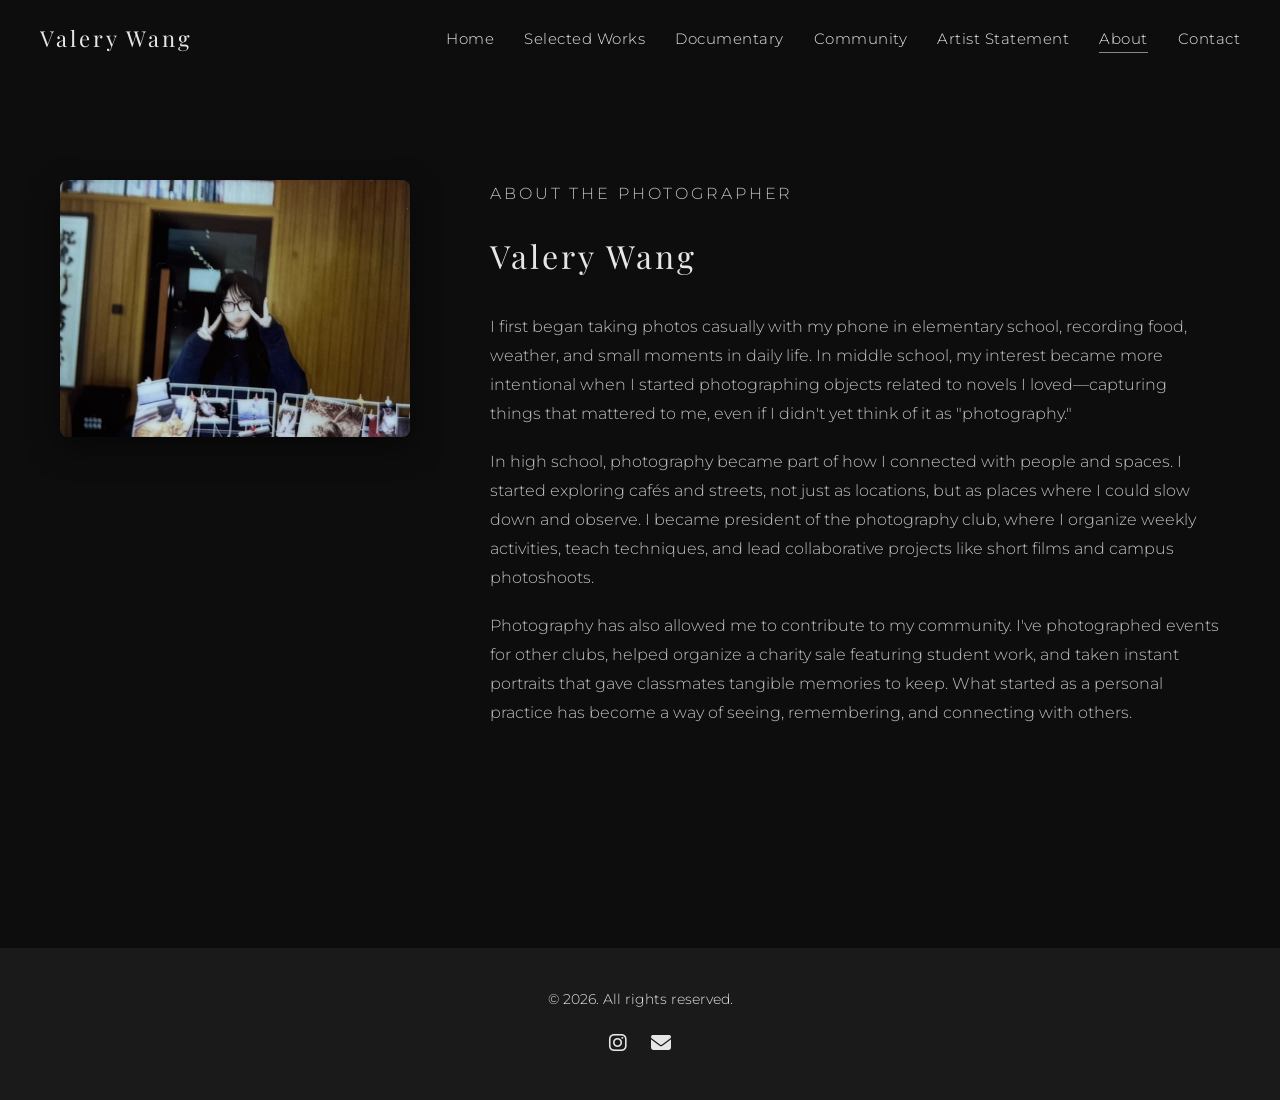
==== commit 3d9ded79: "Improve portfolio UI and add documentary project" ====
--- a/about.html
+++ b/about.html
@@ -19,36 +19,39 @@
     <link href="https://cdn.bootcdn.net/ajax/libs/aos/2.3.1/aos.css" rel="stylesheet">
 </head>
 <body>
+    <a class="skip-link" href="#main-content">Skip to content</a>
 
     <header class="main-header">
         <div class="logo">
             <a href="./index.html">
-                <h1>Valery Wang</h1>
+                <span class="site-name">Valery Wang</span>
             </a>
         </div>
-        <nav class="main-nav">
+        <nav class="main-nav" id="main-navigation" aria-label="Primary navigation">
             <ul>
                 <li><a href="index.html">Home</a></li>
                 <li><a href="works.html">Selected Works</a></li>
+                <li><a href="documentary.html">Documentary</a></li>
                 <li><a href="community.html">Community</a></li>
                 <li><a href="statement.html">Artist Statement</a></li>
-                <li><a href="about.html" class="active">About</a></li>
+                <li><a href="about.html" class="active" aria-current="page">About</a></li>
                 <li><a href="contact.html">Contact</a></li>
             </ul>
         </nav>
-        <button class="menu-toggle" aria-label="Toggle menu">
+        <button class="menu-toggle" aria-label="Open menu" aria-controls="main-navigation" aria-expanded="false">
             <span class="hamburger"></span>
         </button>
     </header>
 
-    <main class="main-content">
+    <main class="main-content" id="main-content">
         <section class="about-section">
             <div class="about-container">
                 <div class="about-photo" data-aos="zoom-in-up" data-aos-duration="800">
                     <img src="./images/Foto.jpg" alt="A photo of the photographer">
                 </div>
                 <div class="about-text" data-aos="fade-left" data-aos-delay="200">
-                    <h3>Valery Wang</h3>
+                    <p class="about-kicker">ABOUT THE PHOTOGRAPHER</p>
+                    <h1>Valery Wang</h1>
                     <p data-aos="fade-left" data-aos-delay="400">I first began taking photos casually with my phone in elementary school, recording food, weather, and small moments in daily life. In middle school, my interest became more intentional when I started photographing objects related to novels I loved—capturing things that mattered to me, even if I didn't yet think of it as "photography."</p>
                     <p data-aos="fade-left" data-aos-delay="600">In high school, photography became part of how I connected with people and spaces. I started exploring cafés and streets, not just as locations, but as places where I could slow down and observe. I became president of the photography club, where I organize weekly activities, teach techniques, and lead collaborative projects like short films and campus photoshoots.</p>
                     <p data-aos="fade-left" data-aos-delay="800">Photography has also allowed me to contribute to my community. I've photographed events for other clubs, helped organize a charity sale featuring student work, and taken instant portraits that gave classmates tangible memories to keep. What started as a personal practice has become a way of seeing, remembering, and connecting with others.</p>
@@ -60,9 +63,8 @@
     <footer class="main-footer">
         <p>&copy; 2026. All rights reserved.</p>
         <div class="social-links">
-            <a href="#" aria-label="Instagram"><i class="fab fa-instagram"></i></a>
-            <a href="#" aria-label="Facebook"><i class="fab fa-facebook-f"></i></a>
-            <a href="#" aria-label="Telegram"><i class="fab fa-telegram-plane"></i></a>
+            <a href="https://www.instagram.com/viennawyn0829/" aria-label="Valery Wang on Instagram" target="_blank" rel="noopener noreferrer"><i class="fab fa-instagram"></i></a>
+            <a href="mailto:viennawyn19@icloud.com" aria-label="Email Valery Wang"><i class="fas fa-envelope"></i></a>
         </div>
     </footer>
 
@@ -72,4 +74,4 @@
         AOS.init();
     </script>
 </body>
-</html>+</html>
--- a/css/style.css
+++ b/css/style.css
@@ -47,6 +47,42 @@
     color: #d4d4d4;
 }
 
+.skip-link {
+    position: fixed;
+    top: 12px;
+    left: 12px;
+    z-index: 10000;
+    padding: 10px 14px;
+    background: #f0ece4;
+    color: #111;
+    font-size: 14px;
+    font-weight: 500;
+    transform: translateY(-150%);
+    transition: transform 0.2s ease;
+}
+
+.skip-link:focus {
+    color: #111;
+    transform: translateY(0);
+}
+
+.visually-hidden {
+    position: absolute !important;
+    width: 1px !important;
+    height: 1px !important;
+    padding: 0 !important;
+    margin: -1px !important;
+    overflow: hidden !important;
+    clip: rect(0, 0, 0, 0) !important;
+    white-space: nowrap !important;
+    border: 0 !important;
+}
+
+:focus-visible {
+    outline: 2px solid #f0ece4;
+    outline-offset: 4px;
+}
+
 
 
 
@@ -73,7 +109,8 @@
     background-color: rgba(13, 13, 13, 0.9);
 }
 
-.logo h1 {
+.logo .site-name {
+    display: inline-block;
     font-size: 22px;
     font-weight: 400;
     letter-spacing: 3px;
@@ -199,7 +236,7 @@
     align-items: center;
     text-align: center;
     padding: 0 20px;
-    background: linear-gradient(rgba(13, 13, 13, 0.5), rgba(13, 13, 13, 0.5)), url('../images/Everyday%20Spaces/2025-10-07%20230908.jpg') center/cover no-repeat;
+    background: linear-gradient(rgba(13, 13, 13, 0.5), rgba(13, 13, 13, 0.5)), url('../images/Everyday%20Spaces/2025-10-07%20230908-optimized.jpg') center/cover no-repeat;
     position: relative;
 }
 
@@ -475,13 +512,22 @@
     text-align: left;
 }
 
-.about-text h3 {
+.about-text h1 {
     font-size: 2em;
     margin-bottom: 30px;
     color: #e6e6e6;
     font-weight: 400;
     letter-spacing: 3px;
     font-family: 'Playfair Display', serif;
+}
+
+.about-kicker,
+.contact-kicker {
+    margin-bottom: 12px;
+    color: #948d83;
+    font-size: 0.72rem;
+    font-weight: 500;
+    letter-spacing: 0.18em;
 }
 
 .about-text p {
@@ -562,13 +608,19 @@
     flex: 1 1 400px;
 }
 
-.contact-info h3 {
+.contact-info h1 {
     font-size: 1.8em;
     margin-bottom: 20px;
     color: #c0c0c0;
     font-weight: 400;
     letter-spacing: 2px;
     font-family: 'Playfair Display', serif;
+}
+
+.contact-response-time {
+    margin-top: -18px;
+    color: #918b82;
+    font-size: 0.86rem;
 }
 
 .contact-info p {
@@ -705,7 +757,7 @@
     text-align: center;
 }
 
-.series-header h3 {
+.series-header h2 {
     font-size: 2em;
     margin-bottom: 20px;
     color: #d4d4d4;
@@ -775,7 +827,7 @@
 
 .community-intro {
     max-width: 650px;
-    margin: 0 auto 80px;
+    margin: 0 auto 32px;
     text-align: center;
 }
 
@@ -790,9 +842,9 @@
     margin: 0 auto;
     display: flex;
     flex-direction: row;
-    height: 80vh;
-    width: 100%;
-    padding: 80px 0;
+    height: auto;
+    width: 100%;
+    padding: 40px 0 110px;
 }
 
 .community-block {
@@ -817,7 +869,7 @@
     display: none;
 }
 
-.community-block h3 {
+.community-block h2 {
     font-size: 0.95em;
     margin-bottom: 20px;
     color: #c0c0c0;
@@ -843,12 +895,13 @@
 .community-gallery-carousel {
     position: relative;
     width: 100%;
-    height: 80vh;
+    height: clamp(360px, 56vh, 620px);
     margin-top: 0;
     border-radius: 0;
     overflow: hidden;
     top: 0;
     left: 0;
+    display: block;
 }
 
 .community-gallery-carousel::after {
@@ -868,30 +921,40 @@
     left: auto;
     width: 100%;
     max-width: 100%;
-    padding: 60px 0 0 0;
+    padding: 34px 6px 0;
     background-color: transparent;
     z-index: 10;
 }
 
 .carousel-img {
     position: absolute;
+    inset: 0;
     width: 100%;
     height: 100%;
-    object-fit: contain;
-    opacity: 0;
-    transition: opacity 0.6s ease-in-out;
+    object-fit: cover;
+    opacity: 1;
+    transition: filter 0.3s ease;
+}
+
+.carousel-img:first-child {
+    z-index: 1;
+}
+
+.carousel-img:last-child {
+    inset: auto 14px 14px auto;
+    z-index: 2;
+    width: 34%;
+    height: 42%;
+    border: 1px solid rgba(240, 236, 228, 0.35);
+    box-shadow: 0 12px 30px rgba(0, 0, 0, 0.38);
 }
 
 .carousel-img.active {
     opacity: 1;
 }
 
-.community-gallery-carousel:hover .carousel-img.active {
-    opacity: 0;
-}
-
-.community-gallery-carousel:hover .carousel-img:not(.active) {
-    opacity: 1;
+.community-gallery-carousel:hover .carousel-img {
+    filter: brightness(1.04);
 }
 
 .community-gallery {
@@ -925,9 +988,11 @@
 }
 
 .statement-text {
-    background-color: #1a1a1a;
-    padding: 50px 60px;
-    border-radius: 8px;
+    background-color: transparent;
+    padding: 50px 42px;
+    border-top: 1px solid #34302b;
+    border-bottom: 1px solid #34302b;
+    border-radius: 0;
     line-height: 1.9;
 }
 
@@ -1045,7 +1110,7 @@
     }
 
     .statement-text {
-        padding: 30px 25px;
+        padding: 34px 8px;
     }
 
     .statement-lead {
@@ -1055,25 +1120,39 @@
     .community-container {
         flex-direction: column;
         height: auto;
-        padding: 60px 0;
+        padding: 34px 0 70px;
+        gap: 76px;
     }
 
     .community-block {
         width: 100%;
         height: auto;
-        padding: 0 10px;
+        padding: 0;
     }
 
     .community-gallery-carousel {
-        height: 60vh;
+        height: auto;
+        display: grid;
+        grid-template-columns: repeat(2, minmax(0, 1fr));
+        gap: 8px;
+    }
+
+    .community-gallery-carousel .carousel-img {
+        position: static;
+        inset: auto;
+        width: 100%;
+        height: auto;
+        aspect-ratio: 4 / 5;
+        border: 0;
+        box-shadow: none;
     }
 
     .community-text-content {
         max-width: 100%;
-        padding: 50px 0 0 0;
-    }
-
-    .series-header h3 {
+        padding: 28px 0 0;
+    }
+
+    .series-header h2 {
         font-size: 1.8em;
         letter-spacing: 2px;
     }
@@ -1096,7 +1175,7 @@
         padding: 0;
     }
 
-    .featured-project-text h3 {
+    .featured-project-text h2 {
         font-size: 1.8em;
         letter-spacing: 2px;
     }
@@ -1156,7 +1235,7 @@
     padding: 40px 0;
 }
 
-.featured-project-text h3 {
+.featured-project-text h2 {
     font-size: 2.2em;
     font-weight: 400;
     letter-spacing: 3px;
@@ -1186,6 +1265,835 @@
     margin-bottom: 0;
 }
 
+.featured-documentary-project .featured-project-image {
+    display: block;
+    aspect-ratio: 4 / 3;
+}
+
+.featured-documentary-project .featured-project-image img {
+    height: 100%;
+    object-fit: cover;
+}
+
+.featured-documentary-project .featured-project-text h2 a {
+    color: inherit;
+}
+
+.featured-documentary-project .featured-project-text h2 a:hover {
+    color: #fff;
+}
+
+.project-text-link {
+    display: inline-flex;
+    align-items: center;
+    gap: 12px;
+    margin-top: 18px;
+    padding-bottom: 5px;
+    border-bottom: 1px solid #555;
+    color: #d4d4d4;
+    font-size: 0.85em;
+    letter-spacing: 1.2px;
+}
+
+.project-text-link span {
+    transition: transform 0.3s ease;
+}
+
+.project-text-link:hover span {
+    transform: translateX(5px);
+}
+
+.featured-project-divider {
+    width: 100%;
+    max-width: 1400px;
+    height: 1px;
+    margin: 100px auto;
+    background: #292929;
+}
+
+
+
+                    /*
+                        --- Documentary Project ---
+                    */
+
+
+
+.documentary-page {
+    --documentary-bg: #11110f;
+    --documentary-paper: #e8e1d5;
+    --documentary-muted: #aaa398;
+    --documentary-rule: #34322d;
+    --documentary-accent: #b56b43;
+    background: var(--documentary-bg);
+    color: var(--documentary-paper);
+}
+
+/* Keep the story readable if the optional scroll-animation script is unavailable. */
+.documentary-page [data-aos] {
+    opacity: 1 !important;
+    transform: none !important;
+}
+
+.documentary-page .documentary-header {
+    background: linear-gradient(to bottom, rgba(0, 0, 0, 0.52), transparent);
+}
+
+.documentary-page .documentary-header.scrolled {
+    background: rgba(17, 17, 15, 0.94);
+    backdrop-filter: blur(12px);
+}
+
+.documentary-reading-progress {
+    position: fixed;
+    top: 0;
+    left: 0;
+    width: 100%;
+    height: 2px;
+    z-index: 220;
+    background: rgba(255, 255, 255, 0.08);
+    pointer-events: none;
+}
+
+.documentary-reading-progress span {
+    display: block;
+    width: 100%;
+    height: 100%;
+    background: var(--documentary-accent);
+    transform: scaleX(0);
+    transform-origin: left center;
+    transition: transform 0.12s linear;
+}
+
+.documentary-chapter-nav {
+    position: fixed;
+    top: 50%;
+    right: 22px;
+    z-index: 90;
+    display: flex;
+    flex-direction: column;
+    gap: 12px;
+    padding: 14px 10px;
+    border: 1px solid rgba(255, 255, 255, 0.07);
+    background: rgba(17, 17, 15, 0.76);
+    backdrop-filter: blur(12px);
+    opacity: 0;
+    pointer-events: none;
+    transform: translate(14px, -50%);
+    transition: opacity 0.3s ease, transform 0.3s ease;
+}
+
+.documentary-page.documentary-story-started .documentary-chapter-nav {
+    opacity: 1;
+    pointer-events: auto;
+    transform: translate(0, -50%);
+}
+
+.documentary-chapter-nav a {
+    position: relative;
+    display: block;
+    padding: 2px 4px;
+    color: #77736b;
+    font-size: 0.66rem;
+    letter-spacing: 0.08em;
+    transition: color 0.25s ease;
+}
+
+.documentary-chapter-nav a:hover,
+.documentary-chapter-nav a.active {
+    color: var(--documentary-paper);
+}
+
+.documentary-chapter-nav .chapter-number {
+    color: inherit;
+    font-family: 'Playfair Display', serif;
+    font-size: 0.78rem;
+}
+
+.documentary-chapter-nav a.active .chapter-number {
+    color: var(--documentary-accent);
+}
+
+.documentary-chapter-nav .chapter-name {
+    position: absolute;
+    top: 50%;
+    right: calc(100% + 14px);
+    padding: 8px 10px;
+    border: 1px solid rgba(255, 255, 255, 0.07);
+    background: rgba(17, 17, 15, 0.9);
+    color: var(--documentary-paper);
+    opacity: 0;
+    visibility: hidden;
+    transform: translate(6px, -50%);
+    transition: opacity 0.2s ease, transform 0.2s ease, visibility 0.2s ease;
+    white-space: nowrap;
+}
+
+.documentary-chapter-nav a:hover .chapter-name,
+.documentary-chapter-nav a:focus-visible .chapter-name {
+    opacity: 1;
+    visibility: visible;
+    transform: translate(0, -50%);
+}
+
+.documentary-hero {
+    position: relative;
+    min-height: 720px;
+    height: 100svh;
+    overflow: hidden;
+    background: #080808;
+}
+
+.documentary-hero > img {
+    width: 100%;
+    height: 100%;
+    object-fit: cover;
+    object-position: center 45%;
+    filter: saturate(0.78) contrast(1.04);
+}
+
+.documentary-hero-shade {
+    position: absolute;
+    inset: 0;
+    background:
+        linear-gradient(180deg, rgba(0, 0, 0, 0.16) 30%, rgba(0, 0, 0, 0.78) 100%),
+        linear-gradient(90deg, rgba(0, 0, 0, 0.32), transparent 55%);
+}
+
+.documentary-hero-content {
+    position: absolute;
+    left: clamp(24px, 6vw, 110px);
+    right: clamp(24px, 6vw, 110px);
+    bottom: clamp(90px, 14vh, 150px);
+    z-index: 2;
+}
+
+.documentary-kicker,
+.documentary-section-no,
+.worker-role {
+    color: var(--documentary-accent);
+    font-family: 'Montserrat', sans-serif;
+    font-size: 0.72rem;
+    font-weight: 500;
+    letter-spacing: 0.22em;
+    text-transform: uppercase;
+}
+
+.documentary-hero h1 {
+    margin: 18px 0 12px;
+    font-family: 'Playfair Display', serif;
+    font-size: clamp(4.5rem, 10vw, 9.6rem);
+    font-weight: 500;
+    letter-spacing: -0.04em;
+    line-height: 0.96;
+    text-shadow: 0 4px 30px rgba(0, 0, 0, 0.3);
+}
+
+.documentary-deck {
+    color: #dedbd4;
+    font-family: 'Playfair Display', serif;
+    font-size: clamp(1rem, 1.7vw, 1.5rem);
+    letter-spacing: 0.08em;
+}
+
+.documentary-scroll-cue {
+    position: absolute;
+    right: clamp(24px, 4vw, 70px);
+    bottom: 44px;
+    z-index: 2;
+    display: flex;
+    align-items: center;
+    gap: 14px;
+    color: #d8d4cc;
+    font-size: 0.66rem;
+    letter-spacing: 0.18em;
+    text-transform: uppercase;
+}
+
+.documentary-scroll-cue i {
+    font-size: 0.85rem;
+    animation: documentaryArrow 1.8s ease-in-out infinite;
+}
+
+@keyframes documentaryArrow {
+    0%, 100% { transform: translateY(-2px); }
+    50% { transform: translateY(5px); }
+}
+
+.documentary-project {
+    overflow: hidden;
+    background: var(--documentary-bg);
+}
+
+.documentary-opening,
+.documentary-stories,
+.documentary-process,
+.documentary-reflection {
+    scroll-margin-top: 100px;
+}
+
+.documentary-meta {
+    display: grid;
+    grid-template-columns: repeat(4, 1fr);
+    max-width: 1440px;
+    margin: 0 auto;
+    padding: 44px clamp(24px, 5vw, 80px);
+    border-bottom: 1px solid var(--documentary-rule);
+}
+
+.documentary-meta div {
+    display: flex;
+    flex-direction: column;
+    gap: 8px;
+    padding: 0 28px;
+    border-left: 1px solid var(--documentary-rule);
+}
+
+.documentary-meta div:first-child {
+    padding-left: 0;
+    border-left: 0;
+}
+
+.documentary-meta span {
+    color: #918b81;
+    font-size: 0.75rem;
+    font-weight: 500;
+    letter-spacing: 0.18em;
+    text-transform: uppercase;
+}
+
+.documentary-meta strong {
+    color: #d6d0c6;
+    font-family: 'Montserrat', sans-serif;
+    font-size: 0.84rem;
+    font-weight: 400;
+    letter-spacing: 0.04em;
+}
+
+.documentary-opening,
+.documentary-stories,
+.documentary-process,
+.documentary-reflection {
+    max-width: 1320px;
+    margin: 0 auto;
+    padding-left: clamp(24px, 6vw, 90px);
+    padding-right: clamp(24px, 6vw, 90px);
+}
+
+.documentary-opening {
+    display: grid;
+    grid-template-columns: 1fr 2fr;
+    gap: 80px;
+    padding-top: 150px;
+    padding-bottom: 120px;
+}
+
+.documentary-opening-copy {
+    max-width: 780px;
+}
+
+.documentary-opening-copy h2,
+.documentary-section-heading h2,
+.documentary-process h2,
+.documentary-reflection h2 {
+    margin-bottom: 42px;
+    color: var(--documentary-paper);
+    font-family: 'Playfair Display', serif;
+    font-size: clamp(2.35rem, 4.3vw, 4.8rem);
+    font-weight: 400;
+    letter-spacing: -0.04em;
+    line-height: 1.32;
+}
+
+.documentary-opening-copy p,
+.documentary-process-copy > p:not(.documentary-section-no),
+.documentary-reflection-copy > p:not(.documentary-section-no):not(.documentary-closing-line) {
+    max-width: 660px;
+    margin: 0 0 20px;
+    color: var(--documentary-muted);
+    font-family: 'Montserrat', sans-serif;
+    font-size: 1rem;
+    line-height: 2;
+}
+
+.documentary-wide-frame,
+.documentary-full-bleed {
+    margin: 0;
+}
+
+.documentary-wide-frame {
+    width: min(88vw, 1480px);
+    margin: 0 auto;
+}
+
+.documentary-wide-frame img,
+.documentary-full-bleed img,
+.documentary-frame img,
+.documentary-bts img,
+.documentary-reflection img {
+    display: block;
+    width: 100%;
+    height: 100%;
+    object-fit: cover;
+}
+
+.documentary-wide-frame img {
+    aspect-ratio: 16 / 9;
+}
+
+.documentary-wide-frame figcaption,
+.documentary-frame figcaption,
+.worker-portrait figcaption {
+    margin-top: 12px;
+    color: #989187;
+    font-size: 0.75rem;
+    letter-spacing: 0.12em;
+    text-transform: uppercase;
+}
+
+.documentary-photo-pair {
+    display: grid;
+    grid-template-columns: 1.12fr 0.88fr;
+    gap: clamp(24px, 5vw, 80px);
+    width: min(82vw, 1260px);
+    margin: 180px auto 150px;
+    align-items: start;
+}
+
+.documentary-frame {
+    margin: 0;
+}
+
+.documentary-frame img {
+    aspect-ratio: 4 / 3;
+}
+
+.documentary-frame-tall img {
+    aspect-ratio: 4 / 5;
+}
+
+.documentary-frame-offset {
+    margin-top: 150px;
+}
+
+.documentary-frame-offset img {
+    aspect-ratio: 4 / 5;
+}
+
+.documentary-statement {
+    width: min(900px, 82vw);
+    margin: 0 auto 170px;
+    padding: 80px 0;
+    border-top: 1px solid var(--documentary-rule);
+    border-bottom: 1px solid var(--documentary-rule);
+    text-align: center;
+}
+
+.documentary-statement p {
+    margin-bottom: 24px;
+    color: var(--documentary-paper);
+    font-family: 'Playfair Display', serif;
+    font-size: clamp(2rem, 4.2vw, 4.2rem);
+    font-weight: 400;
+    line-height: 1.55;
+}
+
+.documentary-statement span {
+    color: var(--documentary-accent);
+    font-family: 'Montserrat', sans-serif;
+    font-size: 0.78rem;
+    letter-spacing: 0.12em;
+}
+
+.documentary-full-bleed {
+    width: 100%;
+    height: min(78vh, 900px);
+}
+
+.documentary-full-bleed img {
+    filter: saturate(0.88);
+}
+
+.documentary-stories {
+    padding-top: 170px;
+    padding-bottom: 100px;
+}
+
+.documentary-section-heading {
+    display: grid;
+    grid-template-columns: 1fr 2fr;
+    gap: 80px;
+    margin-bottom: 120px;
+}
+
+.worker-story {
+    display: grid;
+    grid-template-columns: 0.18fr 0.82fr 0.72fr 1.18fr;
+    gap: clamp(20px, 3vw, 48px);
+    padding: 70px 0;
+    border-top: 1px solid var(--documentary-rule);
+}
+
+.worker-story:last-child {
+    border-bottom: 1px solid var(--documentary-rule);
+}
+
+.worker-number {
+    color: #5b5852;
+    font-family: 'Playfair Display', serif;
+    font-size: 1.1rem;
+}
+
+.worker-profile h3 {
+    margin: 15px 0 24px;
+    color: var(--documentary-paper);
+    font-family: 'Playfair Display', serif;
+    font-size: clamp(2rem, 3vw, 3.4rem);
+    font-weight: 400;
+}
+
+.worker-profile > p:last-child {
+    color: var(--documentary-muted);
+    font-family: 'Montserrat', sans-serif;
+    font-size: 1rem;
+    line-height: 1.95;
+}
+
+.worker-portrait {
+    align-self: center;
+    margin: 0;
+}
+
+.worker-portrait img {
+    display: block;
+    width: 100%;
+    aspect-ratio: 4 / 5;
+    object-fit: cover;
+    filter: saturate(0.82);
+}
+
+.worker-portrait-xiaodan img {
+    object-position: 38% center;
+}
+
+.worker-portrait-jing img {
+    object-position: 56% center;
+}
+
+.worker-story blockquote {
+    align-self: center;
+    color: #d6d0c5;
+    font-family: 'Playfair Display', serif;
+    font-size: clamp(1.35rem, 1.8vw, 2.1rem);
+    line-height: 1.65;
+}
+
+.documentary-photo-grid {
+    display: grid;
+    grid-template-columns: 1fr 1fr;
+    gap: clamp(20px, 3vw, 48px);
+    width: min(92vw, 1480px);
+    margin: 70px auto 190px;
+}
+
+.documentary-photo-grid .documentary-frame:nth-child(2) {
+    margin-top: 110px;
+}
+
+.documentary-process {
+    display: grid;
+    grid-template-columns: 0.78fr 1.22fr;
+    gap: clamp(50px, 9vw, 150px);
+    padding-bottom: 190px;
+}
+
+.documentary-process h2 {
+    margin-top: 22px;
+}
+
+.documentary-process-copy {
+    position: sticky;
+    top: 140px;
+    align-self: start;
+}
+
+.documentary-bts {
+    display: flex;
+    flex-direction: column;
+    gap: 60px;
+}
+
+.documentary-bts figure {
+    margin: 0;
+}
+
+.documentary-bts img {
+    aspect-ratio: 4 / 3;
+}
+
+.documentary-reflection {
+    display: grid;
+    grid-template-columns: 1.18fr 0.82fr;
+    gap: clamp(50px, 8vw, 130px);
+    align-items: center;
+    padding-top: 150px;
+    padding-bottom: 180px;
+    border-top: 1px solid var(--documentary-rule);
+}
+
+.documentary-reflection figure {
+    margin: 0;
+}
+
+.documentary-reflection img {
+    aspect-ratio: 4 / 5;
+}
+
+.documentary-reflection h2 {
+    margin-top: 22px;
+    font-size: clamp(2.2rem, 3.5vw, 4rem);
+}
+
+.documentary-closing-line {
+    margin-top: 45px;
+    padding-top: 35px;
+    border-top: 1px solid var(--documentary-rule);
+    color: #d7d1c7;
+    font-family: 'Playfair Display', serif;
+    font-size: 1.2rem;
+    line-height: 1.9;
+}
+
+.documentary-endmark {
+    display: flex;
+    align-items: center;
+    gap: 24px;
+    width: min(88vw, 1320px);
+    margin: 0 auto 100px;
+    color: #989187;
+    font-size: 0.75rem;
+    letter-spacing: 0.2em;
+    text-transform: uppercase;
+}
+
+.documentary-endmark::after {
+    content: '';
+    flex: 1;
+    height: 1px;
+    background: var(--documentary-rule);
+}
+
+@media (min-width: 769px) and (max-width: 1120px) {
+    .main-header {
+        padding-left: 24px;
+        padding-right: 24px;
+    }
+
+    .main-nav ul li {
+        margin-left: 17px;
+    }
+
+    .main-nav ul li a {
+        font-size: 0.8em;
+    }
+
+    .documentary-chapter-nav {
+        right: 12px;
+        padding: 14px 10px;
+    }
+
+    .documentary-chapter-nav .chapter-name {
+        display: none;
+    }
+}
+
+@media (max-width: 900px) {
+    .documentary-meta {
+        grid-template-columns: repeat(2, 1fr);
+        row-gap: 28px;
+    }
+
+    .documentary-meta div:nth-child(3) {
+        padding-left: 0;
+        border-left: 0;
+    }
+
+    .documentary-opening,
+    .documentary-section-heading {
+        grid-template-columns: 1fr;
+        gap: 35px;
+    }
+
+    .worker-story {
+        grid-template-columns: 60px 1fr;
+    }
+
+    .worker-portrait,
+    .worker-story blockquote {
+        grid-column: 2;
+    }
+
+    .documentary-process,
+    .documentary-reflection {
+        grid-template-columns: 1fr;
+    }
+
+    .documentary-process-copy {
+        position: static;
+    }
+
+    .documentary-reflection figure {
+        width: 78%;
+    }
+}
+
+@media (max-width: 768px) {
+    .documentary-hero {
+        min-height: 620px;
+    }
+
+    .documentary-hero > img {
+        object-position: 53% center;
+    }
+
+    .documentary-hero h1 {
+        max-width: calc(100vw - 48px);
+        font-size: clamp(3.35rem, 17vw, 5.5rem);
+    }
+
+    .documentary-deck {
+        max-width: calc(100vw - 48px);
+        font-size: 0.9rem;
+        line-height: 1.55;
+    }
+
+    .documentary-chapter-nav {
+        display: none;
+    }
+
+    .documentary-scroll-cue span {
+        display: none;
+    }
+
+    .documentary-meta {
+        padding: 32px 24px;
+    }
+
+    .documentary-meta div {
+        padding: 0 14px;
+    }
+
+    .documentary-meta strong {
+        font-size: 0.72rem;
+    }
+
+    .documentary-opening {
+        padding-top: 100px;
+        padding-bottom: 80px;
+    }
+
+    .documentary-opening-copy h2,
+    .documentary-section-heading h2,
+    .documentary-process h2,
+    .documentary-reflection h2 {
+        margin-bottom: 30px;
+        font-size: clamp(2.2rem, 10vw, 3.3rem);
+    }
+
+    .documentary-wide-frame {
+        width: calc(100vw - 32px);
+    }
+
+    .documentary-wide-frame img {
+        aspect-ratio: 4 / 3;
+    }
+
+    .documentary-photo-pair {
+        grid-template-columns: 1fr;
+        width: calc(100vw - 48px);
+        margin: 100px auto;
+    }
+
+    .documentary-frame-offset {
+        width: 78%;
+        margin-top: 10px;
+        margin-left: auto;
+    }
+
+    .documentary-statement {
+        margin-bottom: 100px;
+        padding: 60px 0;
+    }
+
+    .documentary-full-bleed {
+        height: 62vh;
+    }
+
+    .documentary-full-bleed img {
+        object-position: 55% center;
+    }
+
+    .documentary-stories {
+        padding-top: 110px;
+        padding-bottom: 60px;
+    }
+
+    .documentary-section-heading {
+        margin-bottom: 65px;
+    }
+
+    .worker-story {
+        grid-template-columns: 1fr;
+        gap: 24px;
+        padding: 52px 0;
+    }
+
+    .worker-portrait,
+    .worker-story blockquote {
+        grid-column: auto;
+        margin-top: 12px;
+    }
+
+    .worker-portrait {
+        width: 82%;
+    }
+
+    .documentary-photo-grid {
+        grid-template-columns: 1fr;
+        width: calc(100vw - 32px);
+        margin-bottom: 120px;
+    }
+
+    .documentary-photo-grid .documentary-frame:nth-child(2) {
+        width: 82%;
+        margin-top: 30px;
+        margin-left: auto;
+    }
+
+    .documentary-process {
+        padding-bottom: 120px;
+    }
+
+    .documentary-bts {
+        gap: 24px;
+    }
+
+    .documentary-reflection {
+        padding-top: 100px;
+        padding-bottom: 110px;
+    }
+
+    .documentary-reflection figure {
+        width: 100%;
+    }
+}
+
+@media (prefers-reduced-motion: reduce) {
+    .documentary-scroll-cue i {
+        animation: none;
+    }
+}
+
 
 
                     /*
@@ -1203,7 +2111,7 @@
     z-index: 9999;
     opacity: 0;
     pointer-events: none;
-    transition: opacity 0.8s cubic-bezier(0.16, 1, 0.3, 1);
+    transition: opacity 0.35s ease;
 }
 
 .editorial-modal.active {
@@ -1219,7 +2127,7 @@
     height: 100%;
     background-color: #0d0d0d;
     backdrop-filter: blur(0px);
-    transition: backdrop-filter 1s cubic-bezier(0.16, 1, 0.3, 1);
+    transition: backdrop-filter 0.35s ease;
 }
 
 .editorial-modal.active .modal-backdrop {
@@ -1241,9 +2149,9 @@
     justify-content: center;
     padding: 60px;
     opacity: 0;
-    filter: blur(20px);
-    transition: opacity 1.2s cubic-bezier(0.16, 1, 0.3, 1) 0.2s,
-                filter 1.2s cubic-bezier(0.16, 1, 0.3, 1) 0.2s;
+    filter: blur(8px);
+    transition: opacity 0.4s ease 0.05s,
+                filter 0.4s ease 0.05s;
 }
 
 .editorial-modal.active .modal-image-section {
@@ -1286,8 +2194,8 @@
     font-weight: 300;
     opacity: 0;
     transform: translateY(-10px) scale(0.8);
-    transition: opacity 0.6s cubic-bezier(0.16, 1, 0.3, 1) 1.4s,
-                transform 0.6s cubic-bezier(0.16, 1, 0.3, 1) 1.4s,
+    transition: opacity 0.28s ease 0.08s,
+                transform 0.28s ease 0.08s,
                 color 0.3s ease;
     line-height: 1;
 }
@@ -1315,8 +2223,8 @@
     font-weight: 300;
     opacity: 0;
     transform: translateY(20px);
-    transition: opacity 0.8s cubic-bezier(0.16, 1, 0.3, 1) 1.2s,
-                transform 0.8s cubic-bezier(0.16, 1, 0.3, 1) 1.2s;
+    transition: opacity 0.35s ease 0.08s,
+                transform 0.35s ease 0.08s;
 }
 
 .editorial-modal.active .modal-index {
@@ -1334,8 +2242,8 @@
     font-family: 'Playfair Display', serif;
     opacity: 0;
     transform: translateY(20px);
-    transition: opacity 0.8s cubic-bezier(0.16, 1, 0.3, 1) 1.4s,
-                transform 0.8s cubic-bezier(0.16, 1, 0.3, 1) 1.4s;
+    transition: opacity 0.35s ease 0.14s,
+                transform 0.35s ease 0.14s;
 }
 
 .editorial-modal.active .modal-title {
@@ -1351,8 +2259,8 @@
     font-weight: 300;
     opacity: 0;
     transform: translateY(20px);
-    transition: opacity 0.8s cubic-bezier(0.16, 1, 0.3, 1) 1.6s,
-                transform 0.8s cubic-bezier(0.16, 1, 0.3, 1) 1.6s;
+    transition: opacity 0.35s ease 0.18s,
+                transform 0.35s ease 0.18s;
     display: none;
 }
 
@@ -1369,8 +2277,8 @@
     white-space: pre-line;
     opacity: 0;
     transform: translateY(20px);
-    transition: opacity 0.8s cubic-bezier(0.16, 1, 0.3, 1) 1.8s,
-                transform 0.8s cubic-bezier(0.16, 1, 0.3, 1) 1.8s;
+    transition: opacity 0.35s ease 0.2s,
+                transform 0.35s ease 0.2s;
 }
 
 .editorial-modal.active .modal-description {
@@ -1380,6 +2288,11 @@
 
 .gallery-item {
     cursor: pointer;
+}
+
+.gallery-grid .gallery-item[role="button"]:focus-visible {
+    outline: 2px solid #f0ece4;
+    outline-offset: 6px;
 }
 
 
@@ -1436,4 +2349,4 @@
     .modal-description {
         font-size: 0.95em;
     }
-}+}
